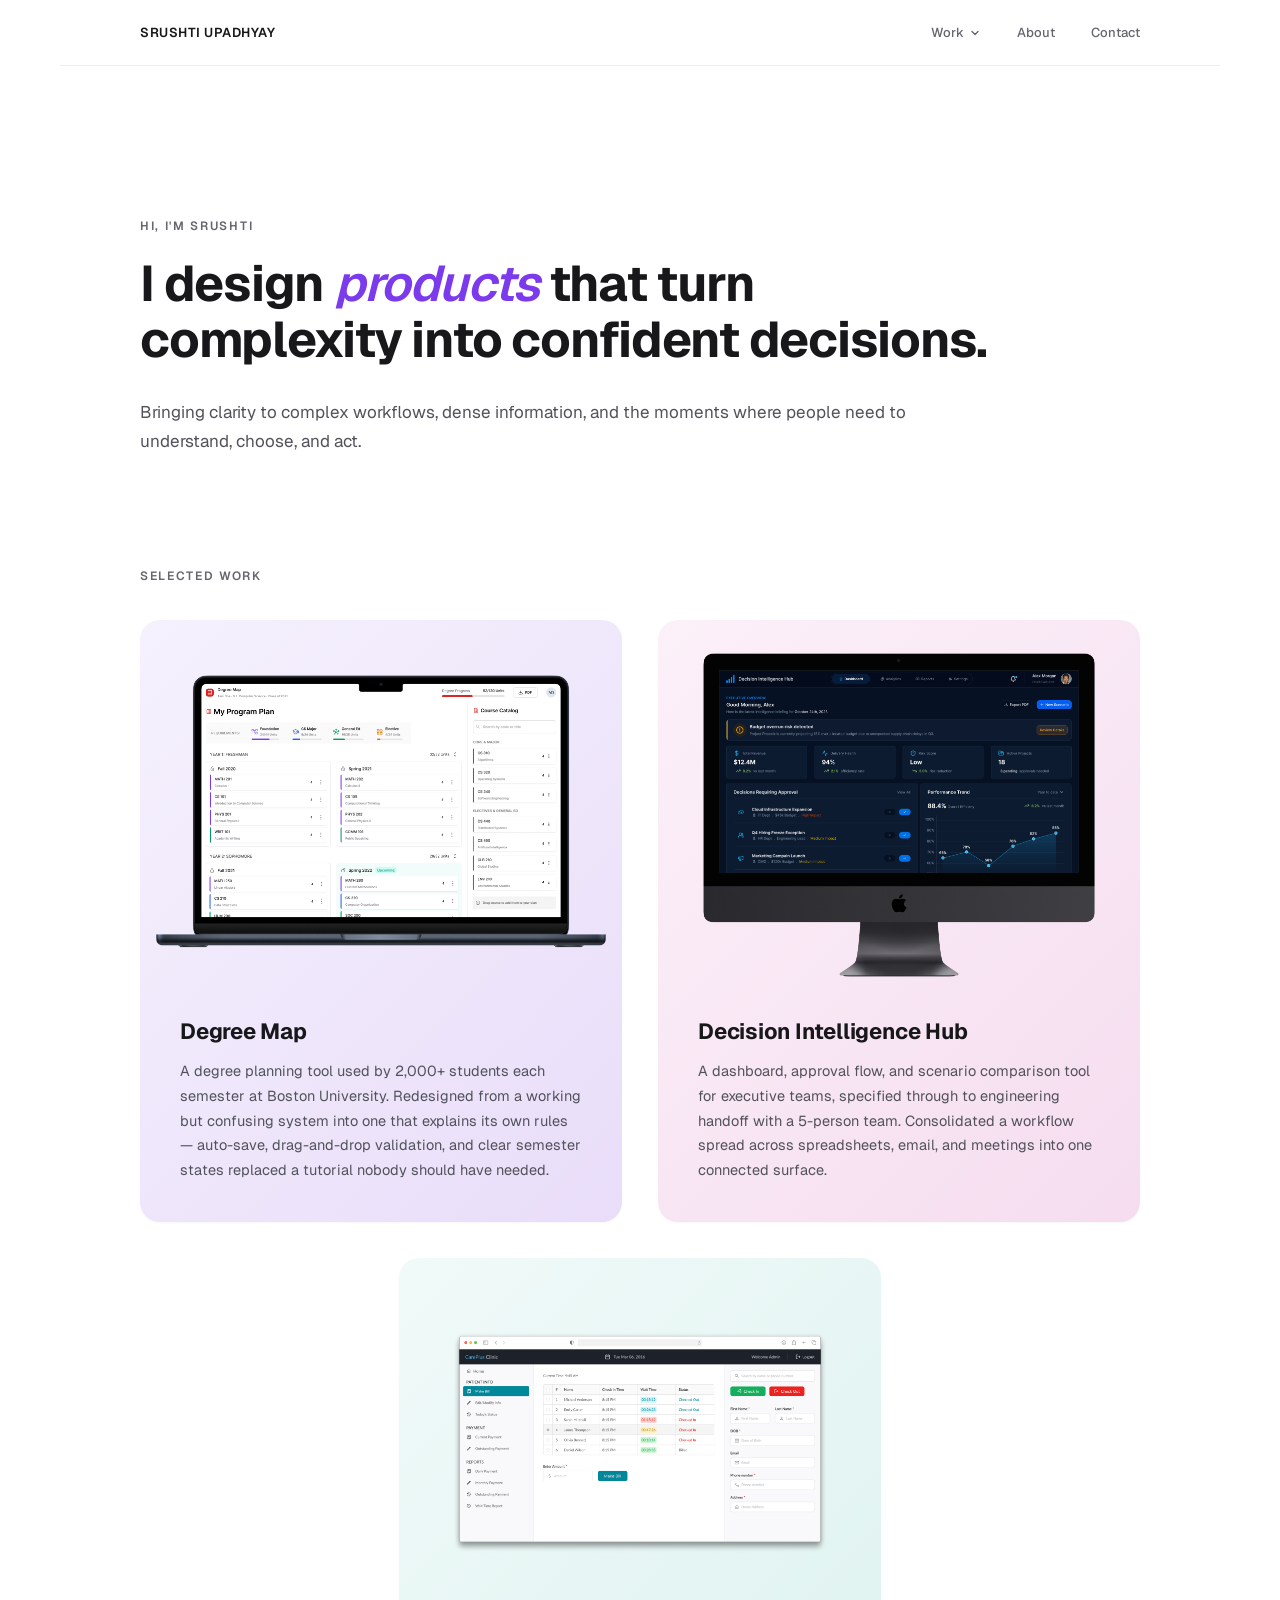
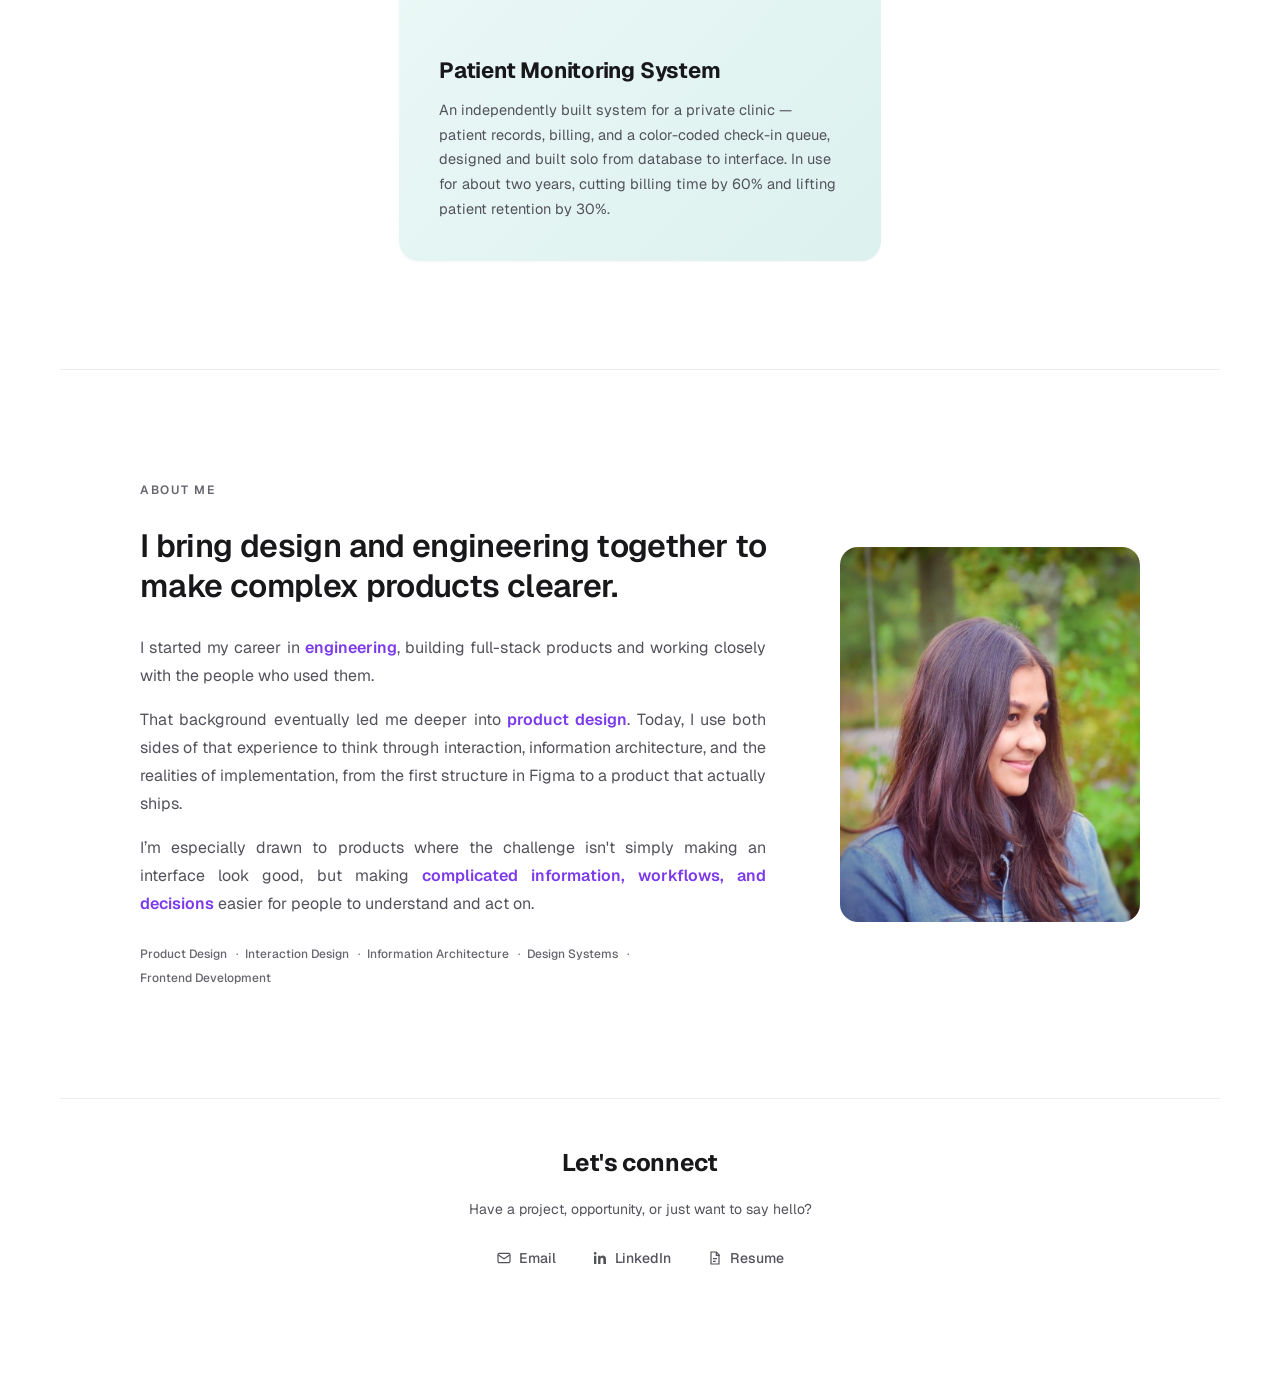
==== index.html @ 888e3ed8 "Update index.html" ====
<!DOCTYPE html>
<html lang="en">
<head>
<meta charset="UTF-8" />
<meta name="viewport" content="width=device-width, initial-scale=1.0" />
<title>Srushti Upadhyay — Product Designer</title>
<link rel="icon" type="image/png" sizes="32x32" href="favicon.png">
<link rel="preconnect" href="https://fonts.googleapis.com">
<link rel="preconnect" href="https://fonts.gstatic.com" crossorigin>
<link href="https://fonts.googleapis.com/css2?family=Geist:wght@400;500;600;700;800&display=swap" rel="stylesheet">
<link rel="stylesheet" href="portfolio-common.css">
<style>
  .about-section {
    display: grid;
    grid-template-columns: minmax(0, 1.35fr) minmax(260px, 0.65fr);
    gap: 72px;
    align-items: center;
    padding: 112px 80px;
    border-top: 1px solid var(--line-soft);
  }

  .about-content {
    text-align: justify;
    max-width: 720px;
  }

  .about-label {
    font-size: 12px;
    font-weight: 600;
    letter-spacing: 0.14em;
    color: var(--muted);
    text-transform: uppercase;
    margin-bottom: 28px;
  }

  .about-title {
    font-size: 32px;
    line-height: 1.25;
    letter-spacing: -0.02em;
    font-weight: 600;
    color: var(--ink);
    margin-bottom: 28px;
    max-width: 680px;
  }

  .about-copy {
    max-width: 680px;
  }

  .about-copy p {
    font-size: 16px;
    line-height: 1.75;
    color: var(--body);
    margin-bottom: 16px;
  }

  .about-copy p:last-child {
    margin-bottom: 0;
  }

  .about-meta {
    display: flex;
    flex-wrap: wrap;
    gap: 8px 18px;
    margin-top: 28px;
    font-size: 12px;
    font-weight: 500;
    color: var(--muted);
  }

  .about-meta span {
    position: relative;
  }

  .about-meta span:not(:last-child)::after {
    content: "·";
    position: absolute;
    right: -12px;
    color: var(--faint);
  }

  .about-image {
    display: flex;
    justify-content: flex-end;
  }

  .about-image-frame {
    width: min(100%, 300px);
    aspect-ratio: 4 / 5;
    border-radius: 18px;
    overflow: hidden;
    background: #f5f5f3;
  }

  .about-image-frame img {
    width: 100%;
    height: 100%;
    object-fit: cover;
    display: block;
  }

  .accent {
    font-weight: 600;
  color: #7c3aed;
}

  .work-grid {
    display: grid;
    grid-template-columns: 1fr 1fr;
    gap: 36px;
  }

  .work-card {
    display: flex;
    flex-direction: column;
    border-radius: 20px;
    overflow: hidden;
    text-decoration: none;
    transition: transform 0.35s ease, box-shadow 0.35s ease;
    box-shadow: 0 1px 2px rgba(24,24,27,0.04);
  }

  .work-card:hover {
    transform: translateY(-4px);
    box-shadow: 0 20px 48px -16px rgba(24,24,27,0.16);
  }

  .work-card.violet { background: linear-gradient(135deg,#f5f1fd,#e9ddf9); }
  .work-card.plum { background: linear-gradient(135deg,#fcf0f9,#f5ddef); }
  .work-card.teal { background: linear-gradient(135deg,#f0faf9,#dcf1ee); }

  .work-card-img { aspect-ratio: 4 / 3; overflow: hidden; }

  .work-card-img img {
    width: 100%;
    height: 100%;
    object-fit: cover;
    display: block;
    transition: transform 0.45s ease;
  }

  .work-card:hover .work-card-img img { transform: scale(1.03); }

  .work-card-img .placeholder {
    width: 100%;
    height: 100%;
    display: flex;
    align-items: center;
    justify-content: center;
    font-size: 13px;
    font-style: italic;
    background: rgba(255,255,255,0.5);
  }

  .work-card.violet .placeholder { color: #6b4eb0; }
  .work-card.plum .placeholder { color: #9b3f83; }
  .work-card.teal .placeholder { color: #0f766e; }

  .work-card-text { padding: 36px 40px 40px; }

  .work-card-title {
    font-size: 22px;
    font-weight: 700;
    letter-spacing: -0.01em;
    margin-bottom: 14px;
    color: var(--ink);
  }

  .work-card-desc {
    font-size: 14.5px;
    line-height: 1.7;
    color: var(--body);
  }

  .work-card-solo-wrap {
    max-width: calc(50% - 18px);
    margin: 36px auto 0;
  }

  @media (max-width: 800px) {
    .work-grid {
      grid-template-columns: 1fr;
      gap: 28px;
    }
    .work-card-solo-wrap { max-width: none; margin-top: 28px; }
  }

  @media (max-width: 800px) {
    .about-section {
      grid-template-columns: 1fr;
      gap: 40px;
      padding: 80px 24px;
    }

    .about-title {
      font-size: 28px;
    }

    .about-copy p {
      font-size: 15px;
    }

    .about-image {
      justify-content: flex-start;
    }

    .about-image-frame {
      width: min(100%, 260px);
    }
  }
</style>

</head>
<script>
  document.addEventListener('DOMContentLoaded', function () {
  
    const emailButton = document.querySelector('.connect-email');
  
    if (!emailButton) return;
  
    emailButton.addEventListener('click', function () {
  
      const email = 'srushtiupadhyay@gmail.com';
  
      navigator.clipboard.writeText(email)
        .then(function () {
  
          emailButton.classList.add('copied');
  
          setTimeout(function () {
            emailButton.classList.remove('copied');
          }, 2000);
  
        })
        .catch(function () {
  
          // Fallback for browsers that block Clipboard API
          const input = document.createElement('input');
  
          input.value = email;
          input.style.position = 'fixed';
          input.style.opacity = '0';
  
          document.body.appendChild(input);
  
          input.focus();
          input.select();
  
          try {
            document.execCommand('copy');
            emailButton.classList.add('copied');
  
            setTimeout(function () {
              emailButton.classList.remove('copied');
            }, 2000);
  
          } catch (error) {
            console.error('Could not copy email:', error);
          }
  
          document.body.removeChild(input);
        });
  
    });
  
  });
  </script>
<body class="home">

<div class="page">

  <div class="nav-wrap">
    <nav class="nav" aria-label="Primary navigation">
      <div class="nav-name"><a href="index.html">SRUSHTI UPADHYAY</a></div>
      <div class="nav-links">
        <div class="nav-dropdown">
          <a class="nav-link" aria-haspopup="true">
            Work
            <svg class="nav-chevron" viewBox="0 0 12 12" fill="none" aria-hidden="true">
              <path d="M3 4.5L6 7.5L9 4.5" stroke="currentColor" stroke-width="1.4" stroke-linecap="round" stroke-linejoin="round"/>
            </svg>
          </a>
          <div class="nav-dropdown-menu">
            <a class="nav-dropdown-item" href="degree-map.html">
              Degree Map
              
            </a>
            <a class="nav-dropdown-item" href="decision-hub.html">
              Decision Intelligence Hub
             
            </a>
            <a class="nav-dropdown-item" href="patient-monitoring.html">
              Patient Monitoring
            </a>
          </div>
        </div>
        <a class="nav-link" href="index.html#about">About</a>
        <a class="nav-link" href="index.html#connect">Contact</a>
      </div>
    </nav>
  </div>

  <div class="hero">
    <div class="hero-hi">Hi, I'm Srushti </div>
    <h1 class="hero-title">I design <span class="accent" style="font-style: italic;">products</span> that turn complexity into confident decisions.</h1>
    <div class="hero-body">Bringing clarity to complex workflows, dense information, and the moments where people need to understand, choose, and act.</div>
  </div>

  <div class="sec" id="work">
    <div class="sec-label">Selected Work</div>
    <div class="work-grid">

      <a class="work-card violet" href="degree-map.html">
        <div class="work-card-img"><img src="degreemap-mockup.png" alt="Degree Map interface" onerror="this.parentElement.innerHTML='<div class=\'placeholder\'>Degree Map</div>'" /></div>
        <div class="work-card-text">
          <div class="work-card-title">Degree Map</div>
          <div class="work-card-desc">A degree planning tool used by 2,000+ students each semester at Boston University. Redesigned from a working but confusing system into one that explains its own rules — auto-save, drag-and-drop validation, and clear semester states replaced a tutorial nobody should have needed.</div>
        </div>
      </a>

      <a class="work-card plum" href="decision-hub.html">
        <div class="work-card-img"><img src="decision-mockup.png" alt="Decision Intelligence Hub interface" onerror="this.parentElement.innerHTML='<div class=\'placeholder\'>Decision Intelligence Hub</div>'" /></div>
        <div class="work-card-text">
          <div class="work-card-title">Decision Intelligence Hub</div>
          <div class="work-card-desc">A dashboard, approval flow, and scenario comparison tool for executive teams, specified through to engineering handoff with a 5-person team. Consolidated a workflow spread across spreadsheets, email, and meetings into one connected surface.</div>
        </div>
      </a>

    </div>

    <div class="work-card-solo-wrap">
      <a class="work-card teal" href="patient-monitoring.html">
        <div class="work-card-img"><img src="patient-mockup.png" alt="Patient Monitoring System interface" onerror="this.parentElement.innerHTML='<div class=\'placeholder\'>Patient Monitoring</div>'" /></div>
        <div class="work-card-text">
          <div class="work-card-title">Patient Monitoring System</div>
          <div class="work-card-desc">An independently built system for a private clinic — patient records, billing, and a color-coded check-in queue, designed and built solo from database to interface. In use for about two years, cutting billing time by 60% and lifting patient retention by 30%.</div>
        </div>
      </a>
    </div>
  </div>

  <section class="about-section" id="about" aria-labelledby="about-title">
    <div class="about-content">
      <div class="about-label">About Me</div>
      <h2 class="about-title" id="about-title">I bring design and engineering together to make complex products clearer.</h2>
      <div class="about-copy">
        <p>
          I started my career in
          <span class="accent">engineering</span>, building full-stack products
          and working closely with the people who used them.
        </p>
  
        <p>
          That background eventually led me deeper into
          <span class="accent">product design</span>. Today, I use both sides
          of that experience to think through interaction, information
          architecture, and the realities of implementation, from the first
          structure in Figma to a product that actually ships.
        </p>
  
        <p>
          I’m especially drawn to products where the challenge isn't simply
          making an interface look good, but making
          <span class="accent">complicated information, workflows, and decisions</span>
          easier for people to understand and act on.
        </p>
      </div>
  
      <div class="about-meta" aria-label="Areas of experience">
        <span>Product Design</span>
        <span>Interaction Design</span>
        <span>Information Architecture</span>
        <span>Design Systems</span>
        <span>Frontend Development</span>
      </div>
    </div>

    <div class="about-image">
      <div class="about-image-frame">
        <img src="me.jpeg" alt="Portrait of Srushti Upadhyay">
      </div>
    </div>
  </section>

  <section class="connect" id="connect">
    <div class="connect-title">Let's connect</div>
  
    <div class="connect-copy">
      Have a project, opportunity, or just want to say hello?
    </div>
  
    <div class="connect-links">
  
      <button class="connect-link connect-email" type="button">
        <svg viewBox="0 0 24 24" fill="none" stroke="currentColor" stroke-width="1.8" aria-hidden="true">
          <rect x="3" y="5" width="18" height="14" rx="2"></rect>
          <path d="m3 7 9 6 9-6"></path>
        </svg>
        <span>Email</span>
        <span class="copy-tooltip" aria-live="polite"> srushtiupadhyay@gmail.com · Copied ✓</span>
      </button>
  
      <a class="connect-link"
         href="https://www.linkedin.com/in/srushti-upadhyay-86a2a3a2/"
         target="_blank"
         rel="noopener noreferrer">
        <svg viewBox="0 0 24 24" fill="currentColor">
          <path d="M6.5 8.5H3V21h3.5V8.5ZM4.75 3A2.05 2.05 0 1 0 4.75 7.1 2.05 2.05 0 0 0 4.75 3ZM21 13.8c0-3.76-2-5.5-4.67-5.5-2.15 0-3.11 1.18-3.65 2.01V8.5H9.18V21h3.5v-6.19c0-1.63.31-3.21 2.33-3.21 1.99 0 2.01 1.87 2.01 3.31V21H21v-7.2Z"/>
        </svg>
        <span>LinkedIn</span>
      </a>
  
      <a class="connect-link" href="cvdesign.pdf" target="_blank">
        <svg viewBox="0 0 24 24" fill="none" stroke="currentColor" stroke-width="1.8">
          <path d="M6 3h8l4 4v14H6z"></path>
          <path d="M14 3v5h5"></path>
          <path d="M9 13h6M9 17h4"></path>
        </svg>
        <span>Resume</span>
      </a>
  
    </div>
  </section>

</div>

</body>
</html>
---- portfolio-common.css ----
:root {
    --ink: #09090b;
    --body: #52525b;
    --muted: #71717a;
    --faint: #a1a1aa;
    --line: #e4e4e7;
    --line-soft: rgba(9,9,11,0.06);
    --paper: #fff;
    --violet: #7c3aed;
    --plum: #86198f;
    --ease: cubic-bezier(0.16, 1, 0.3, 1);
  }

  * {
    box-sizing: border-box;
    margin: 0;
    padding: 0
  }

  html { scroll-behavior: smooth }

  ::selection { background: #e4d6fa; color: #0a0a0a }

  :focus-visible {
    outline: 2px solid #7c3aed;
    outline-offset: 3px;
    border-radius: 2px
  }

  @media (prefers-reduced-motion: reduce) {
    *, *::before, *::after { animation-duration: 0.01ms !important; transition-duration: 0.01ms !important }
  }

  .page {
    font-family: 'Geist', system-ui, sans-serif;
    background: #fff;
    color: #0a0a0a;
    max-width: 1200px;
    margin: 0 auto;
    -webkit-font-smoothing: antialiased
  }

  /* ---------- nav ---------- */
  .nav-wrap {
    position: sticky;
    top: 0;
    z-index: 40;
    background: rgba(255,255,255,0.72);
    backdrop-filter: blur(10px) saturate(1.4);
    -webkit-backdrop-filter: blur(10px) saturate(1.4);
    border-bottom: 1px solid var(--line-soft)
  }

  .nav {
    max-width: 1160px;
    margin: 0 auto;
    display: flex;
    align-items: center;
    justify-content: space-between;
    padding: 20px 80px
  }

  .nav-name {
    font-size: 13px;
    font-weight: 600;
    letter-spacing: 0.04em
  }

  .nav-links {
    display: flex;
    gap: 36px
  }

  .nav-link {
    position: relative;
    font-size: 13px;
    color: var(--muted);
    font-weight: 500;
    padding: 4px 0;
    transition: color 0.25s var(--ease)
  }

  .nav-link::after {
    content: "";
    position: absolute;
    left: 0;
    bottom: -2px;
    width: 100%;
    height: 1px;
    background: var(--ink);
    transform: scaleX(0);
    transform-origin: right;
    transition: transform 0.3s var(--ease)
  }

  .nav-link:hover { color: var(--ink) }
  .nav-link:hover::after { transform: scaleX(1); transform-origin: left }


  .px {
    padding-left: 80px;
    padding-right: 80px
  }

  .hero {
    padding: 56px 80px 48px;
    background: #faf9ff
  }

  .hero-eyebrow {
    font-size: 11px;
    font-weight: 700;
    letter-spacing: 0.12em;
    color: #7c3aed;
    text-transform: uppercase;
    margin-bottom: 14px
  }

  .hero-title {
    font-size: 42px;
    font-weight: 700;
    letter-spacing: -0.02em;
    line-height: 1.12;
    color: #0a0a0a;
    margin-bottom: 16px;
    max-width: 760px
  }

  .hero-sub {
    font-size: 15px;
    color: #52525b;
    line-height: 1.65;
    max-width: 560px;
    margin-bottom: 32px
  }

  .hero-meta {
    display: flex;
    border: 0.5px solid #e0d8f0;
    border-radius: 12px;
    overflow: hidden;
    background: #fff;
    width: fit-content;
    margin-bottom: 36px
  }

  .hmi {
    padding: 12px 24px;
    border-right: 0.5px solid #e0d8f0
  }

  .hmi:last-child {
    border-right: none
  }

  .hml {
    font-size: 10px;
    font-weight: 700;
    letter-spacing: 0.08em;
    color: #71717a;
    text-transform: uppercase;
    margin-bottom: 3px
  }

  .hmv {
    font-size: 13px;
    font-weight: 600;
    color: #0a0a0a
  }

  .hero-img {
    width: 100%;
    border-radius: 16px;
    border: 0.5px solid #e0d8f0;
    overflow: hidden
  }

  .hero-img img {
    width: 100%;
    height: auto;
    display: block
  }

  .sec {
    padding: 56px 80px;
    border-top: 0.5px solid #f0f0ee
  }

  .sec-bg {
    background: #fafaf9
  }

  .sec-purple {
    background: #faf9ff
  }

  .eyebrow {
    font-size: 10px;
    font-weight: 700;
    letter-spacing: 0.1em;
    color: #71717a;
    text-transform: uppercase;
    margin-bottom: 8px
  }

  .eyebrow-purple {
    color: #7c3aed
  }

  .sec-title {
    font-size: 24px;
    font-weight: 700;
    color: #0a0a0a;
    margin-bottom: 16px;
    line-height: 1.25
  }

  .body {
    font-size: 15px;
    color: #52525b;
    line-height: 1.75;
    margin-bottom: 14px
  }

  .body:last-child {
    margin-bottom: 0
  }

  .pullquote {
    background: #f5f0ff;
    border-left: 3px solid #7c3aed;
    border-radius: 0 12px 12px 0;
    padding: 22px 28px;
    margin: 28px 0
  }

  .pullquote-text {
    font-size: 16px;
    color: #3d1a78;
    line-height: 1.7;
    font-style: italic
  }

  .split {
    display: grid;
    grid-template-columns: 1fr 1fr;
    gap: 56px;
    align-items: start
  }

  .split.rev {
    direction: rtl
  }

  .split.rev>* {
    direction: ltr
  }

  .real-img {
    width: 100%;
    border-radius: 14px;
    overflow: hidden;
    border: 0.5px solid #e8e8e6
  }

  .real-img img {
    width: 100%;
    height: auto;
    display: block
  }

  .decision-visual {
    display: flex;
    align-items: center;
    justify-content: center;
  }

  .decision-visual img {
    display: block;
    max-width: 100%;
    height: auto;
  }

  .decision-visual--chart img {
    width: 100%;
  }

  .img-box {
    width: 100%;
    border-radius: 14px;
    background: #f5f5f3;
    border: 0.5px solid #e8e8e6;
    display: flex;
    align-items: center;
    justify-content: center
  }

  .ilab {
    font-size: 11px;
    color: #bbb;
    font-style: italic;
    text-align: center;
    padding: 12px 16px;
    line-height: 1.6
  }

  .h400 {
    height: 400px
  }

  .h360 {
    height: 360px
  }

  .h300 {
    height: 300px
  }

  .h260 {
    height: 260px
  }

  .h220 {
    height: 220px
  }

  .h180 {
    height: 180px
  }

  .h160 {
    height: 160px
  }

  .h150 {
    height: 150px
  }

  .h140 {
    height: 140px
  }

  .img-caption {
    font-size: 12px;
    color: #71717a;
    text-align: center;
    margin-top: 10px;
    font-style: italic
  }

  .skills-grid {
    display: grid;
    grid-template-columns: 1fr 1fr;
    gap: 14px;
    margin-top: 28px
  }

  .skill-card {
    background: #fff;
    border-radius: 14px;
    padding: 22px;
    border: 0.5px solid #e8e8e6
  }

  /*.skill-icon{width:36px;height:36px;border-radius:10px;background:#0a0a0a;margin-bottom:14px}*/
  .skill-icon {
    width: 44px;
    height: 44px;
    border-radius: 12px;
    /* background: #E8F5FC;*/
    color: #7c3aed;
    display: flex;
    align-items: center;
    justify-content: center;
    margin-bottom: 18px;
  }

  .skill-icon svg {
    width: 24px;
    height: 24px;
  }

  .skill-title {
    font-size: 14px;
    font-weight: 700;
    color: #0a0a0a;
    margin-bottom: 6px
  }

  .skill-body {
    font-size: 13px;
    color: #71717a;
    line-height: 1.65
  }

  .two-col {
    display: grid;
    grid-template-columns: 1fr 1fr;
    gap: 14px
  }

  .three-col {
    display: grid;
    grid-template-columns: 1fr 1fr 1fr;
    gap: 12px
  }

  .feat-row {
    display: grid;
    grid-template-columns: 1fr 1fr;
    gap: 40px;
    align-items: start;
    padding: 40px 0;
    border-bottom: 0.5px solid #f0f0ee
  }

  .feat-row:last-child {
    border-bottom: none;
    padding-bottom: 0
  }

  .feat-row:first-child {
    padding-top: 0
  }

  .feat-row.flip {
    direction: rtl
  }

  .feat-row.flip>* {
    direction: ltr
  }

  .feat-eye {
    font-size: 10px;
    font-weight: 700;
    letter-spacing: 0.1em;
    color: #7c3aed;
    text-transform: uppercase;
    margin-bottom: 8px
  }

  .feat-title {
    font-size: 18px;
    font-weight: 700;
    color: #0a0a0a;
    margin-bottom: 12px;
    line-height: 1.3
  }

  .feat-body {
    font-size: 13px;
    color: #52525b;
    line-height: 1.75
  }

  .feat-img {
    width: 100%;
    border-radius: 12px;
    background: #f5f5f3;
    border: 0.5px solid #e8e8e6;
    display: flex;
    align-items: center;
    justify-content: center
  }

  .impact-cards {
    display: grid;
    grid-template-columns: 1fr 1fr 1fr;
    gap: 16px;
    margin: 28px 0
  }

  .impact-card {
    background: #fafaf9;
    border-radius: 14px;
    padding: 22px;
    border: 0.5px solid #e8e8e6
  }

  .impact-icon {
    width: 32px;
    height: 32px;
    border-radius: 8px;
    background: #0a0a0a;
    margin-bottom: 14px
  }

  .impact-title {
    font-size: 13px;
    font-weight: 700;
    color: #0a0a0a;
    margin-bottom: 6px
  }

  .impact-body {
    font-size: 12px;
    color: #71717a;
    line-height: 1.6
  }

  .footer {
    padding: 36px 80px;
    border-top: 0.5px solid #e8e8e6;
    display: flex;
    justify-content: space-between;
    align-items: center
  }

  .footer-left {
    font-size: 13px;
    font-weight: 600
  }

  .footer-right {
    display: flex;
    gap: 24px
  }

  .footer-link {
    font-size: 13px;
    color: #71717a
  }

  .mt16 {
    margin-top: 16px
  }

  .mt24 {
    margin-top: 24px
  }

  .mt28 {
    margin-top: 28px
  }

  .mt40 {
    margin-top: 40px
  }

  .impact-section {
    padding: 96px 0;
  }

  .impact-intro {
    max-width: 760px;
    margin-bottom: 64px;
  }

  .impact-intro h2 {
    font-size: 36px;
    line-height: 1.2;
    font-weight: 600;
    margin: 0 0 20px;
    color: #111111;
  }

  .impact-intro p {
    font-size: 18px;
    line-height: 1.7;
    color: #52525b;
    margin: 0;
  }

  .impact-metrics {
    display: grid;
    grid-template-columns: repeat(3, 1fr);
    border-top: 1px solid #E5E7EB;
    border-bottom: 1px solid #E5E7EB;
  }

  .impact-metric {
    padding: 40px 36px;
    border-right: 1px solid #E5E7EB;
  }

  .impact-metric:last-child {
    border-right: none;
  }

  .impact-number {
    font-size: 32px;
    line-height: 1;
    font-weight: 600;
    letter-spacing: -0.03em;
    color: #7c3aed;
    margin-bottom: 20px;
  }

  .impact-metric-title {
    font-size: 14px;
    line-height: 1.4;
    font-weight: 600;
    color: #111111;
    margin-bottom: 12px;
  }

  .impact-metric-body {
    font-size: 13px;
    line-height: 1.7;
    color: #52525b;
    max-width: 300px;
  }

  @media (max-width: 800px) {
    .impact-section {
      padding: 64px 0;
    }

    .impact-intro h2 {
      font-size: 30px;
    }

    .impact-metrics {
      grid-template-columns: 1fr;
    }

    .impact-metric {
      border-right: none;
      border-bottom: 1px solid #E5E7EB;
    }

    .impact-metric:last-child {
      border-bottom: none;
    }
  }

  /* GOAL CARDS */
  .goal-grid {
    display: grid;
    grid-template-columns: 1fr 1fr;
    gap: 14px;
    margin-top: 28px
  }

  .goal-card {
    background: #fff;
    border-radius: 12px;
    padding: 20px 22px;
    border: 0.5px solid #e8e8e6;
    display: flex;
    gap: 14px;
    align-items: flex-start
  }

  .goal-num {
    font-size: 11px;
    font-weight: 700;
    color: #7c3aed;
    background: #f0ebff;
    padding: 3px 8px;
    border-radius: 6px;
    flex-shrink: 0;
    margin-top: 2px;
    white-space: nowrap
  }

  .goal-title {
    font-size: 13px;
    font-weight: 700;
    color: #0a0a0a;
    margin-bottom: 3px
  }

  .goal-body {
    font-size: 12px;
    color: #71717a;
    line-height: 1.55
  }

  /* PRINCIPLE CARDS */
  .principle-grid {
    display: grid;
    grid-template-columns: 1fr 1fr;
    gap: 14px;
    margin-top: 28px
  }

  .principle-card {
    background: #fff;
    border-radius: 14px;
    padding: 22px;
    border: 0.5px solid #e8e8e6
  }

  .principle-title {
    font-size: 14px;
    font-weight: 700;
    color: #0a0a0a;
    margin-bottom: 6px
  }

  .principle-body {
    font-size: 13px;
    color: #71717a;
    line-height: 1.65
  }
.feat-col{
  margin-bottom: 50px;
}
  /* WORKFLOW DIAGRAM */
  .workflow-wrap {
    display: grid;
    grid-template-columns: 1fr 1fr;
    gap: 20px;
    margin-top: 28px
  }

  .workflow-card {
    border-radius: 14px;
    overflow: hidden;
    border: 0.5px solid #e8e8e6
  }

  .workflow-header {
    padding: 10px 18px;
    font-size: 11px;
    font-weight: 700;
    letter-spacing: 0.06em;
    text-transform: uppercase
  }

  .workflow-header.before {
    background: #fef2f2;
    color: #dc2626
  }

  .workflow-header.after {
    background: #f0ebff;
    color: #7c3aed
  }

  .workflow-body {
    padding: 20px 22px;
    background: #fff;
    display: flex;
    flex-direction: column;
    gap: 0
  }

  .wf-step {
    display: flex;
    flex-direction: column;
    align-items: flex-start
  }

  .wf-label {
    font-size: 13px;
    font-weight: 600;
    color: #0a0a0a;
    background: #f5f5f3;
    border: 0.5px solid #e8e8e6;
    border-radius: 8px;
    padding: 9px 16px;
    width: 100%;
    text-align: center
  }

  .wf-arrow {
    font-size: 16px;
    color: #ccc;
    text-align: center;
    width: 100%;
    padding: 4px 0;
    display: block
  }

  /* REFLECTION */
  .reflection-grid {
    display: grid;
    grid-template-columns: 1fr 1fr;
    gap: 16px;
    margin-top: 28px
  }

  .reflection-card {
    background: #fff;
    border-radius: 14px;
    padding: 22px;
    border: 0.5px solid #e8e8e6
  }

  .reflection-label {
    font-size: 10px;
    font-weight: 700;
    letter-spacing: 0.08em;
    text-transform: uppercase;
    color: #7c3aed;
    margin-bottom: 12px
  }

  .reflection-items {
    display: flex;
    flex-direction: column;
    gap: 8px
  }

  .reflection-item {
    font-size: 13px;
    color: #52525b;
    line-height: 1.6;
    display: flex;
    gap: 8px;
    align-items: flex-start
  }

  .r-dot {
    width: 5px;
    height: 5px;
    border-radius: 50%;
    background: #7c3aed;
    flex-shrink: 0;
    margin-top: 7px
  }

  .r-dot.improve {
    background: #d97706
  }


  .arch-flow {
    display: flex;
    align-items: center;
    justify-content: center;
    gap: 0;
    margin-top: 28px;
    padding: 32px;
    background: #fafaf9;
    border: 0.5px solid #e8e8e6;
    border-radius: 16px;
    overflow-x: auto;
  }

  .arch-node {
    position: relative;
    background: #ffffff;
    border: 1px solid #e4e4e1;
    border-radius: 12px;
    padding: 16px 20px;
    text-align: left;
    min-width: 130px;
  }

  .arch-number {
    font-size: 10px;
    font-weight: 700;
    letter-spacing: 0.08em;
    color: #7c3aed;
    margin-bottom: 8px;
  }

  .arch-node-label {
    font-size: 13px;
    font-weight: 700;
    color: #111111;
  }

  .arch-node-sub {
    font-size: 10px;
    line-height: 1.4;
    color: #71717a;
    margin-top: 4px;
  }

  .arch-arrow {
    font-size: 18px;
    color: #B8B8B5;
    padding: 0 10px;
    flex-shrink: 0;
  }

  .arch-node-final {
    border-color: #7c3aed;
    background: #F4FBFE;
  }

  .arch-node-final .arch-number {
    color: #7c3aed;
  }

  .arch-feedback {
    display: flex;
    align-items: center;
    gap: 16px;
    margin: 14px auto 0;
    max-width: 720px;
    padding: 14px 18px;
    border-left: 2px solid #7c3aed;
    background: #F8FAFB;
    border-radius: 0 8px 8px 0;
  }

  .arch-feedback-label {
    font-size: 9px;
    font-weight: 700;
    letter-spacing: 0.08em;
    color: #7c3aed;
    white-space: nowrap;
  }

  .arch-feedback-text {
    font-size: 11px;
    line-height: 1.5;
    color: #71717a;
  }

  @media (max-width: 900px) {
    .arch-flow {
      justify-content: flex-start;
    }

    .arch-feedback {
      flex-direction: column;
      align-items: flex-start;
    }
  }

  /* ARCH FLOW 
.arch-flow{display:flex;align-items:center;justify-content:center;gap:0;margin-top:28px;flex-wrap:wrap}
.arch-node{background:#fff;border:0.5px solid #e0d8f0;border-radius:12px;padding:14px 22px;text-align:center;min-width:120px}
.arch-node-label{font-size:12px;font-weight:700;color:#0a0a0a}
.arch-node-sub{font-size:10px;color:#71717a;margin-top:2px}
.arch-arrow{font-size:18px;color:#d4c5f9;padding:0 8px}
*/


/* =========================================================
   SHARED SITE SYSTEM
   ========================================================= */
:root {
  --ink: #18181b;
  --body: #52525b;
  --muted: #66666f;
  --faint: #8a8a93;
  --line: #e4e4e7;
  --line-soft: rgba(24,24,27,0.08);
  --paper: #fff;
  --violet: #7c3aed;
  --plum: #86198f;
  --ease: cubic-bezier(0.16, 1, 0.3, 1);
}

html { scroll-behavior: smooth; }
body { color: var(--ink); }
a { color: inherit; text-decoration: none; }

:focus-visible {
  outline: 2px solid var(--violet);
  outline-offset: 3px;
  border-radius: 3px;
}

/* Shared navigation */
.nav-wrap {
  position: sticky;
  top: 0;
  z-index: 40;
  background: rgba(255,255,255,0.78);
  backdrop-filter: blur(10px) saturate(1.4);
  -webkit-backdrop-filter: blur(10px) saturate(1.4);
  border-bottom: 1px solid var(--line-soft);
}

.nav {
  max-width: 1160px;
  margin: 0 auto;
  display: flex;
  align-items: center;
  justify-content: space-between;
  padding: 20px 80px;
}

.nav-name {
  font-size: 13px;
  font-weight: 600;
  letter-spacing: 0.04em;
}

.nav-links {
  display: flex;
  align-items: center;
  gap: 36px;
}

.nav-link {
  position: relative;
  display: inline-flex;
  align-items: center;
  gap: 5px;
  font-size: 13px;
  color: var(--muted);
  font-weight: 500;
  padding: 4px 0;
  transition: color 0.25s var(--ease);
}

.nav-link:hover,
.nav-link:focus-visible {
  color: var(--ink);
}

.nav-link::after {
  content: "";
  position: absolute;
  left: 0;
  bottom: -2px;
  width: 100%;
  height: 1px;
  background: var(--ink);
  transform: scaleX(0);
  transform-origin: right;
  transition: transform 0.3s var(--ease);
}

.nav-link:hover::after,
.nav-link:focus-visible::after {
  transform: scaleX(1);
  transform-origin: left;
}

.nav-dropdown {
  position: relative;
  display: flex;
  align-items: center;
}

.nav-dropdown > .nav-link {
  cursor: default;
}

.nav-chevron {
  width: 12px;
  height: 12px;
  transition: transform 0.25s var(--ease);
}

.nav-dropdown-menu {
  position: absolute;
  top: calc(100% + 12px);
  right: -12px;
  min-width: 230px;
  padding: 8px;
  background: rgba(255,255,255,0.96);
  border: 1px solid var(--line);
  border-radius: 12px;
  box-shadow: 0 16px 40px rgba(24,24,27,0.10);
  opacity: 0;
  visibility: hidden;
  transform: translateY(-5px);
  transition: opacity 180ms var(--ease), transform 180ms var(--ease), visibility 180ms;
}

.nav-dropdown:hover .nav-dropdown-menu,
.nav-dropdown:focus-within .nav-dropdown-menu {
  opacity: 1;
  visibility: visible;
  transform: translateY(0);
}

.nav-dropdown:hover .nav-chevron,
.nav-dropdown:focus-within .nav-chevron {
  transform: rotate(180deg);
}

.nav-dropdown-item {
  display: block;
  padding: 10px 12px;
  border-radius: 8px;
  color: var(--body);
  font-size: 13px;
  line-height: 1.35;
  transition: background 160ms ease, color 160ms ease;
}

.nav-dropdown-item:hover,
.nav-dropdown-item:focus-visible {
  background: #f7f5fb;
  color: var(--ink);
  outline: none;
}

.nav-dropdown-item small {
  display: block;
  margin-top: 3px;
  color: var(--muted);
  font-size: 11px;
}

/* Shared connect section */
.connect {
  padding: 48px 80px 112px;
  border-top: 1px solid var(--line-soft);
  text-align: center;
}

.connect-copy {
  max-width: 480px;
  margin: -8px auto 28px;
  font-size: 14px;
  line-height: 1.6;
  color: var(--body);
}

.connect-title {
  font-size: 24px;
  font-weight: 700;
  letter-spacing: -0.015em;
  margin-bottom: 28px;
}

.connect-links {
  display: flex;
  justify-content: center;
  gap: 36px;
}

.connect-link {
  position: relative;
  display: inline-flex;
  align-items: center;
  gap: 7px;
  font-size: 14px;
  font-weight: 500;
  color: var(--body);
  padding-bottom: 3px;
  transition: color 0.25s var(--ease);
}

.connect-link svg {
  width: 16px;
  height: 16px;
  flex-shrink: 0;
}

/* Email copy interaction */

.connect-email {
  border: 0;
  margin: 0;
  background: transparent;
  font-family: inherit;
  cursor: pointer;
}

.connect-email .copy-tooltip {
  position: absolute;
  left: 50%;
  bottom: calc(100% + 10px);
  transform: translateX(-50%) translateY(4px);

  padding: 7px 10px;
  border: 1px solid var(--line-soft);
  border-radius: 6px;

  background: #fafaf9;
  color: var(--body);
  font-size: 11px;
  font-weight: 500;
  line-height: 1;
  white-space: nowrap;

  box-shadow: 0 3px 10px rgba(24, 24, 27, 0.06);

  opacity: 0;
  visibility: hidden;
  pointer-events: none;

  transition:
    opacity 0.2s var(--ease),
    transform 0.2s var(--ease),
    visibility 0.2s;
}

.connect-email .copy-tooltip::after {
  content: "";
  position: absolute;
  left: 50%;
  bottom: -4px;

  width: 7px;
  height: 7px;

  background: #fafaf9;
  border-right: 1px solid var(--line-soft);
  border-bottom: 1px solid var(--line-soft);

  transform: translateX(-50%) rotate(45deg);
}

.connect-email.copied .copy-tooltip {
  opacity: 1;
  visibility: visible;
  transform: translateX(-50%) translateY(0);
}

.connect-link::after {
  content: "";
  position: absolute;
  left: 0;
  bottom: 0;
  width: 100%;
  height: 1px;
  background: var(--ink);
  transform: scaleX(0);
  transform-origin: right;
  transition: transform 0.3s var(--ease);
}

.connect-link:hover,
.connect-link:focus-visible { color: var(--ink); }

.connect-link:hover::after,
.connect-link:focus-visible::after {
  transform: scaleX(1);
  transform-origin: left;
}

/* Shared prev/next project treatment */
.next-project {
  display: flex;
  justify-content: space-between;
  align-items: center;
  padding: 28px 80px 60px;
}

.next-project a {
  display: inline-flex;
  align-items: center;
  gap: 10px;
  color: #666;
  font-size: 14px;
  transition: color 180ms ease;
}

.next-project a:hover { color: var(--violet); }

.next-arrow,
.prev-arrow {
  transition: transform 180ms ease;
}

.next-project a:hover .next-arrow {
  transform: translateX(4px);
}

.next-project a:hover .prev-arrow {
  transform: translateX(-4px);
}

.next-project a:focus-visible {
  outline: 2px solid var(--violet);
  outline-offset: 5px;
}

/* Accessible secondary text */
.ilab { color: #666; }
.skill-body,
.goal-body,
.principle-body,
.impact-body,
.arch-node-sub,
.arch-feedback-text,
.footer-link { color: #666; }

/* Home page */
body.home .page {
  max-width: 1160px;
}

.home .hero {
  padding: 148px 80px 112px;
  background: #fff;
  opacity: 0;
  animation: rise 0.8s var(--ease) 0.1s forwards;
}

.home .hero-hi {
  display: inline-block;
  font-size: 12px;
  font-weight: 600;
  letter-spacing: 0.14em;
  text-transform: uppercase;
  color: var(--muted);
  margin-bottom: 22px;
}

.home .hero-title {
  font-size: 50px;
  font-weight: 700;
  letter-spacing: -0.025em;
  line-height: 1.12;
  color: var(--ink);
  max-width: 860px;
  margin-bottom: 30px;
}

.home .hero-title .accent { color: var(--violet); }

.home .hero-body {
  font-size: 17px;
  color: var(--body);
  line-height: 1.7;
  max-width: 800px;
  font-weight: 400;
}

.home .sec {
  padding: 0 80px 108px;
  border-top: 0;
}

.home .sec-label {
  font-size: 12px;
  font-weight: 600;
  letter-spacing: 0.14em;
  color: var(--muted);
  text-transform: uppercase;
  margin-bottom: 36px;
}

.home .work-list {
  display: flex;
  flex-direction: column;
  gap: 24px;
}

.home .work-item {
  display: grid;
  grid-template-columns: 1fr 1fr;
  align-items: center;
  gap: 40px;
  border-radius: 24px;
  padding: 0 64px;
  min-height: 360px;
  overflow: hidden;
  position: relative;
  transition: transform 0.45s var(--ease), box-shadow 0.45s var(--ease);
  box-shadow: 0 1px 2px rgba(24,24,27,0.03);
}

.home .work-item:hover {
  transform: translateY(-3px);
  box-shadow: 0 24px 56px -16px rgba(24,24,27,0.16);
}

.home .work-item.violet { background: linear-gradient(135deg,#f5f1fd,#e9ddf9); }
.home .work-item.plum { background: linear-gradient(135deg,#fcf0f9,#f5ddef); }
.home .work-item.teal { background: linear-gradient(135deg,#f0faf9,#dcf1ee); }
.home .work-item.teal .placeholder { color: #0f766e; }

.home .work-img {
  aspect-ratio: 16/10;
  border-radius: 10px;
  overflow: hidden;
  align-self: center;
  justify-self: start;
  width: 100%;
  transition: transform 0.45s var(--ease);
}

.home .work-item:hover .work-img { transform: scale(1.015); }

.home .work-img img {
  width: 100%;
  height: 100%;
  object-fit: cover;
  display: block;
}

.home .work-img .placeholder {
  width: 100%;
  height: 100%;
  display: flex;
  align-items: center;
  justify-content: center;
  font-size: 13px;
  font-style: italic;
  background: rgba(255,255,255,0.5);
}

.home .work-item.violet .placeholder { color: #6b4eb0; }
.home .work-item.plum .placeholder { color: #9b3f83; }

.home .work-text {
  justify-self: end;
  text-align: left;
  max-width: 380px;
}

.home .work-title {
  font-size: 27px;
  font-weight: 700;
  letter-spacing: -0.015em;
  line-height: 1.25;
  margin-bottom: 12px;
  color: var(--ink);
}

.home .work-tag {
  font-size: 15px;
  font-weight: 400;
  line-height: 1.55;
  color: var(--ink);
}

@keyframes rise {
  from { opacity: 0; transform: translateY(14px); }
  to { opacity: 1; transform: translateY(0); }
}

/* Decision Hub theme */
.case-decision .hero { background: #fdf5fb; }
.case-decision .hero-eyebrow,
.case-decision .eyebrow-purple,
.case-decision .feat-eye,
.case-decision .reflection-label { color: var(--plum); }
.case-decision .hero-meta,
.case-decision .hmi,
.case-decision .hero-img { border-color: #f0d5ea; }
.case-decision .pullquote {
  background: #fbeaf6;
  border-left-color: var(--plum);
}
.case-decision .pullquote-text { color: #5b0f61; }
.case-decision .skill-icon { color: var(--plum); }
.case-decision .goal-num {
  color: var(--plum);
  background: #fbeaf6;
}
.case-decision .workflow-header.after {
  background: #fbeaf6;
  color: var(--plum);
}
.case-decision .arch-number,
.case-decision .arch-feedback-label,
.case-decision .arch-node-final .arch-number {
  color: var(--plum);
}
.case-decision .arch-node-final { border-color: var(--plum); }
.case-decision .arch-feedback { border-left-color: var(--plum); }
.case-decision .impact-number { color: var(--plum); }
.case-decision .r-dot { background: var(--plum); }
.case-decision .r-dot.improve { background: #d5a8de; }
.case-decision .sec-purple { background: #fdf5fb; }
.case-decision .next-project a:hover { color: var(--plum); }

/* Degree Map theme */
.case-degree .hero { background: #faf9ff; }
.case-degree .hero-eyebrow,
.case-degree .eyebrow-purple,
.case-degree .feat-eye,
.case-degree .reflection-label { color: var(--violet); }
.case-degree .skill-icon { color: var(--violet); }
.case-degree .r-dot.improve { background: #c4b1f5; }

/* Patient Monitoring theme */
:root { --teal: #0f766e; }
.case-patient .hero { background: #f0f9f8; }
.case-patient .hero-eyebrow,
.case-patient .eyebrow-purple,
.case-patient .feat-eye,
.case-patient .reflection-label { color: var(--teal); }
.case-patient .hero-meta,
.case-patient .hmi,
.case-patient .hero-img { border-color: #cfe8e5; }
.case-patient .pullquote {
  background: #eaf6f4;
  border-left-color: var(--teal);
}
.case-patient .pullquote-text { color: #0b4b46; }
.case-patient .skill-icon { color: var(--teal); }
.case-patient .goal-num {
  color: var(--teal);
  background: #e3f4f2;
}
.case-patient .workflow-header.after {
  background: #e3f4f2;
  color: var(--teal);
}
.case-patient .impact-number { color: var(--teal); }
.case-patient .r-dot { background: var(--teal); }
.case-patient .r-dot.improve { background: #7fc4bd; }
.case-patient .sec-purple { background:#f0f9f8; }
.case-patient .next-project a:hover { color: var(--teal); }
.case-patient .acc-icon { background: var(--teal); }
.case-patient .status-row { display: flex; gap: 12px; flex-wrap: wrap; margin: 24px 0; }
.case-patient .status-chip {
  display: flex; align-items: center; gap: 8px;
  padding: 8px 14px; border-radius: 999px;
  border: 0.5px solid #e8e8e6; font-size: 12.5px; font-weight: 600;
  color: #18181b; background: #fff;
}
.case-patient .status-dot { width: 9px; height: 9px; border-radius: 50%; }
.case-patient .status-dot.green { background: #16a34a; }
.case-patient .status-dot.yellow { background: #eab308; }
.case-patient .status-dot.red { background: #dc2626; }
.case-patient .status-dot.cyan { background: #0891b2; }

/* Mobile shared */
@media (max-width: 800px) {
  .nav { padding: 16px 24px; }
  .nav-links { gap: 20px; }
  .nav-dropdown-menu {
    right: -8px;
    min-width: 210px;
  }

  .home .hero { padding: 96px 24px 64px; }
  .home .hero-title { font-size: 36px; }
  .home .sec { padding: 0 24px 72px; }
  .home .work-list { gap: 40px; }
  .home .work-item {
    grid-template-columns: 1fr;
    padding: 44px 32px;
    text-align: center;
    gap: 24px;
  }
  .home .work-img {
    justify-self: center;
    max-width: 320px;
  }
  .home .work-item:hover .work-img { transform: none; }
  .home .work-text {
    justify-self: center;
    text-align: center;
    max-width: none;
  }

  .connect { padding: 40px 24px 72px; }
  .connect-links { flex-wrap: wrap; gap: 18px 28px; }

  /* Case-study pages: hero */
  .hero { padding: 40px 24px 32px; }
  .hero-title { font-size: 28px; max-width: 100%; }
  .hero-sub { font-size: 14.5px; max-width: 100%; }
  .hero-meta {
    display: flex;
    flex-wrap: wrap;
    width: 100%;
  }
  .hmi {
    border-right: none;
    border-bottom: 0.5px solid #e0d8f0;
    flex: 1 1 45%;
  }
  .case-decision .hmi,
  .case-patient .hmi { border-bottom-color: inherit; }

  /* Case-study pages: sections */
  .sec, .px { padding-left: 24px; padding-right: 24px; }
  .sec { padding-top: 44px; padding-bottom: 44px; }
  .sec-title { font-size: 20px; }
  .body, .pullquote-text { font-size: 14.5px; }

  /* Grids that must stack on mobile */
  .skills-grid,
  .goal-grid,
  .two-col,
  .three-col,
  .workflow-wrap,
  .reflection-grid,
  .feat-row,
  .split {
    grid-template-columns: 1fr !important;
    gap: 20px;
  }
  .feat-row { padding: 28px 0; }
  .feat-row.flip,
  .split.rev { direction: ltr; }
  .feat-row.flip > *,
  .split.rev > * { direction: ltr; }

  .status-row { gap: 8px; }
  .status-chip { font-size: 12px; padding: 7px 12px; }

  .next-project {
    padding: 24px 24px 48px;
    flex-wrap: wrap;
    gap: 16px;
  }
  .next-project a span:not(.next-arrow):not(.prev-arrow) {
    max-width: 140px;
  }
}


@media (prefers-reduced-motion: reduce) {
  .home .hero { animation: none; opacity: 1; }
  .nav-dropdown-menu,
  .next-project a,
  .next-arrow { transition: none; }
}


/* Decision Intelligence Hub-specific layout */
.case-decision .arch-flow {
  display:flex; align-items:center; justify-content:center; gap:0;
  margin-top:28px; padding:32px; background:#fafaf9;
  border:0.5px solid #e8e8e6; border-radius:16px; overflow-x:auto;
}
.case-decision .arch-node {
  position:relative; background:#fff; border:1px solid #e4e4e1;
  border-radius:12px; padding:16px 20px; text-align:left; min-width:130px;
}
.case-decision .arch-number {
  font-size:10px; font-weight:700; letter-spacing:.08em;
  margin-bottom:8px;
}
.case-decision .arch-node-label { font-size:13px; font-weight:700; color:var(--ink); }
.case-decision .arch-node-sub { font-size:10px; line-height:1.4; margin-top:4px; }
.case-decision .arch-arrow { font-size:18px; color:#888; padding:0 10px; flex-shrink:0; }
.case-decision .arch-feedback {
  display:flex; align-items:center; gap:16px; margin:14px auto 0;
  max-width:720px; padding:14px 18px; background:#F8FAFB;
  border-radius:0 8px 8px 0;
}
.case-decision .arch-feedback-label {
  font-size:9px; font-weight:700; letter-spacing:.08em; white-space:nowrap;
}
.case-decision .arch-feedback-text { font-size:11px; line-height:1.5; }

@media (max-width: 900px) {
  .case-decision .arch-flow { justify-content:flex-start; }
  .case-decision .arch-feedback { flex-direction:column; align-items:flex-start; }
}

/* Final text color normalization */
.page { color: #18181b; }
.hero-title, .sec-title, .feat-title, .skill-title, .goal-title,
.principle-title, .impact-title, .hmv, .impact-metric-title,
.wf-label, .arch-node-label, .connect-title, .work-title {
  color: #18181b;
}
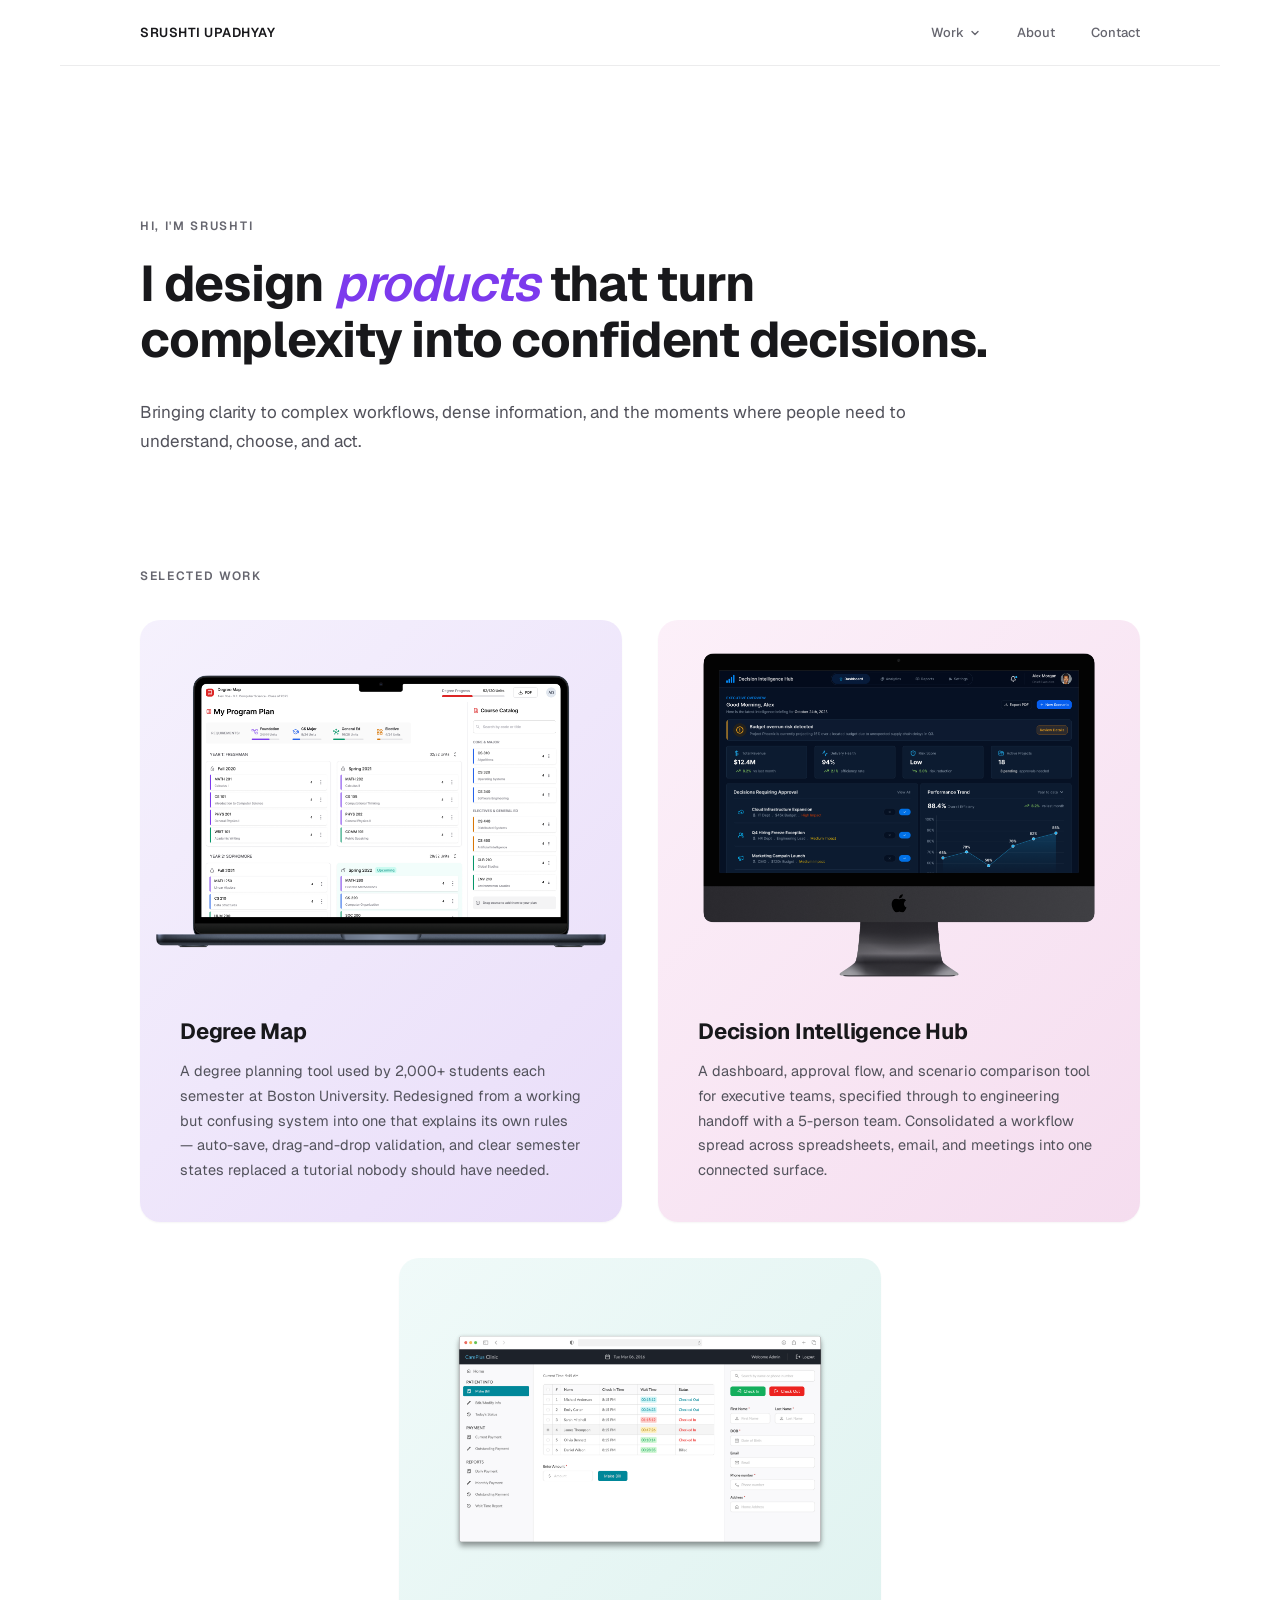
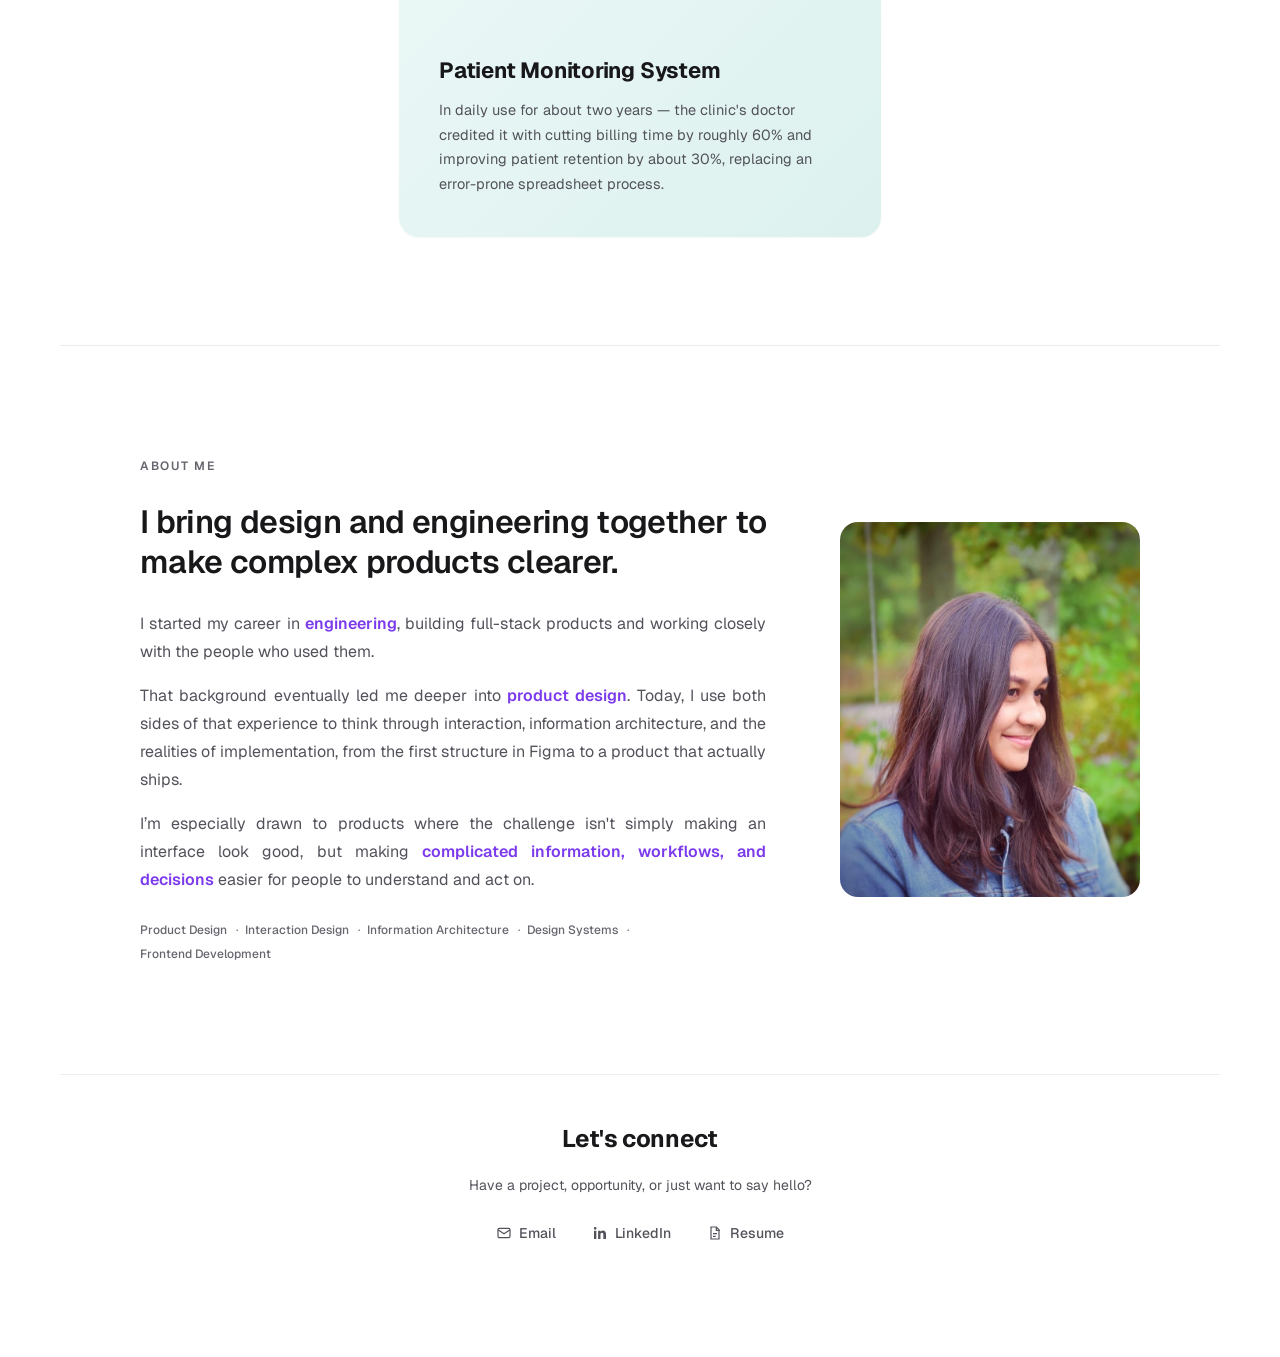
==== commit dafc8c1e: "Update index.html" ====
--- a/index.html
+++ b/index.html
@@ -333,7 +333,7 @@
         <div class="work-card-img"><img src="patient-mockup.png" alt="Patient Monitoring System interface" onerror="this.parentElement.innerHTML='<div class=\'placeholder\'>Patient Monitoring</div>'" /></div>
         <div class="work-card-text">
           <div class="work-card-title">Patient Monitoring System</div>
-          <div class="work-card-desc">An independently built system for a private clinic — patient records, billing, and a color-coded check-in queue, designed and built solo from database to interface. In use for about two years, cutting billing time by 60% and lifting patient retention by 30%.</div>
+          <div class="work-card-desc">In daily use for about two years — the clinic's doctor credited it with cutting billing time by roughly 60% and improving patient retention by about 30%, replacing an error-prone spreadsheet process.</div>
         </div>
       </a>
     </div>
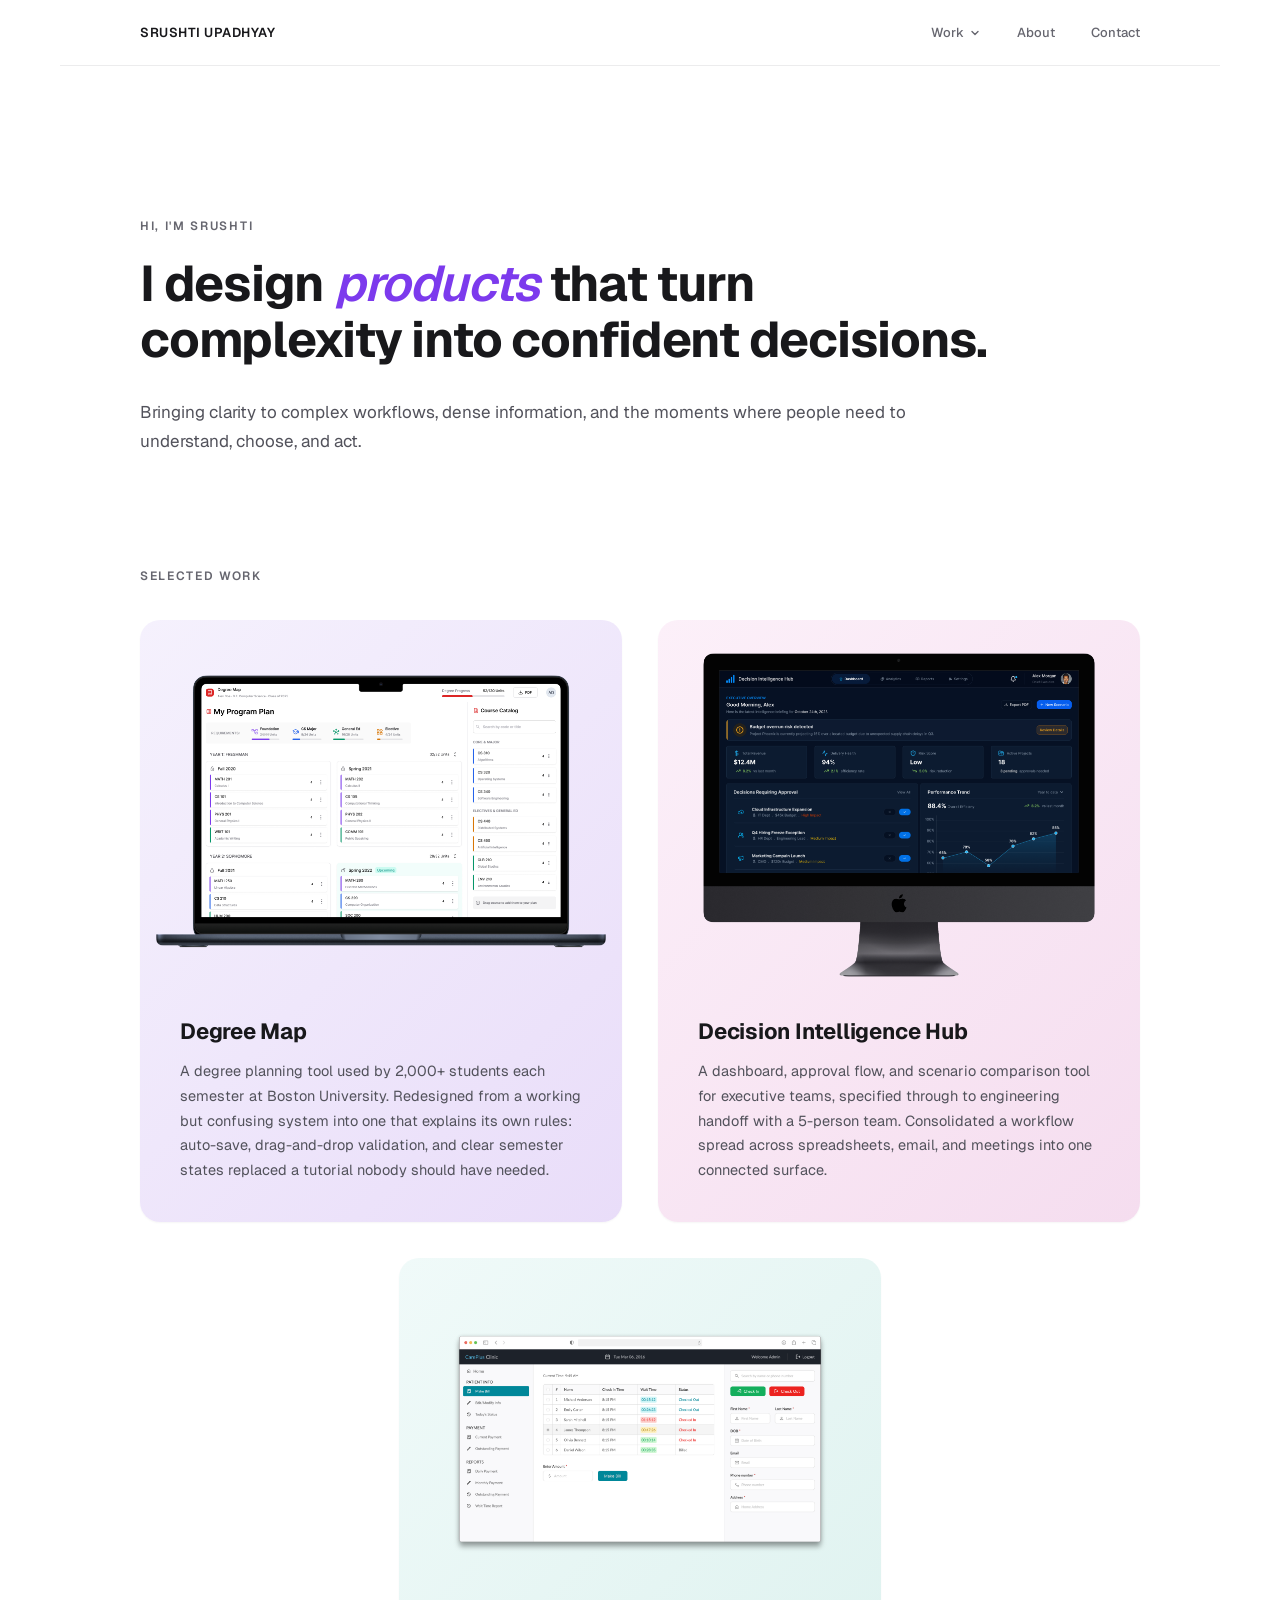
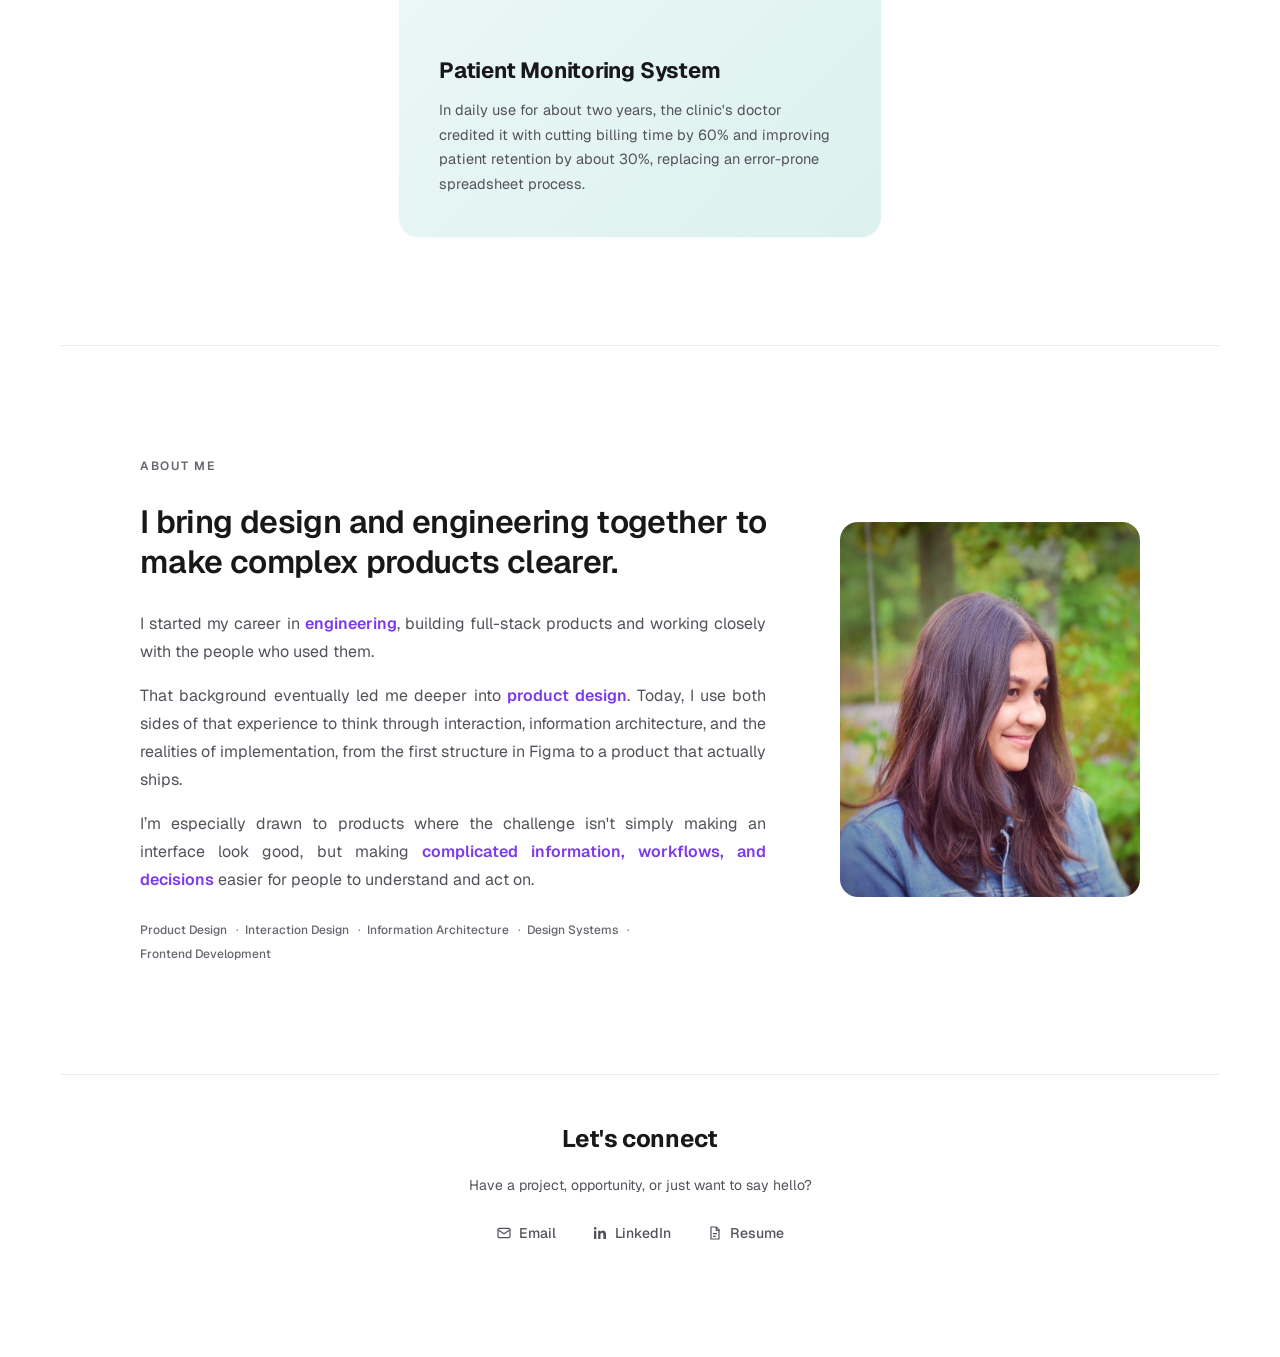
==== commit ece6628e: "Update index.html" ====
--- a/index.html
+++ b/index.html
@@ -314,7 +314,7 @@
         <div class="work-card-img"><img src="degreemap-mockup.png" alt="Degree Map interface" onerror="this.parentElement.innerHTML='<div class=\'placeholder\'>Degree Map</div>'" /></div>
         <div class="work-card-text">
           <div class="work-card-title">Degree Map</div>
-          <div class="work-card-desc">A degree planning tool used by 2,000+ students each semester at Boston University. Redesigned from a working but confusing system into one that explains its own rules — auto-save, drag-and-drop validation, and clear semester states replaced a tutorial nobody should have needed.</div>
+          <div class="work-card-desc">A degree planning tool used by 2,000+ students each semester at Boston University. Redesigned from a working but confusing system into one that explains its own rules: auto-save, drag-and-drop validation, and clear semester states replaced a tutorial nobody should have needed.</div>
         </div>
       </a>
 
@@ -333,7 +333,7 @@
         <div class="work-card-img"><img src="patient-mockup.png" alt="Patient Monitoring System interface" onerror="this.parentElement.innerHTML='<div class=\'placeholder\'>Patient Monitoring</div>'" /></div>
         <div class="work-card-text">
           <div class="work-card-title">Patient Monitoring System</div>
-          <div class="work-card-desc">In daily use for about two years — the clinic's doctor credited it with cutting billing time by roughly 60% and improving patient retention by about 30%, replacing an error-prone spreadsheet process.</div>
+          <div class="work-card-desc">In daily use for about two years, the clinic's doctor credited it with cutting billing time by 60% and improving patient retention by about 30%, replacing an error-prone spreadsheet process.</div>
         </div>
       </a>
     </div>
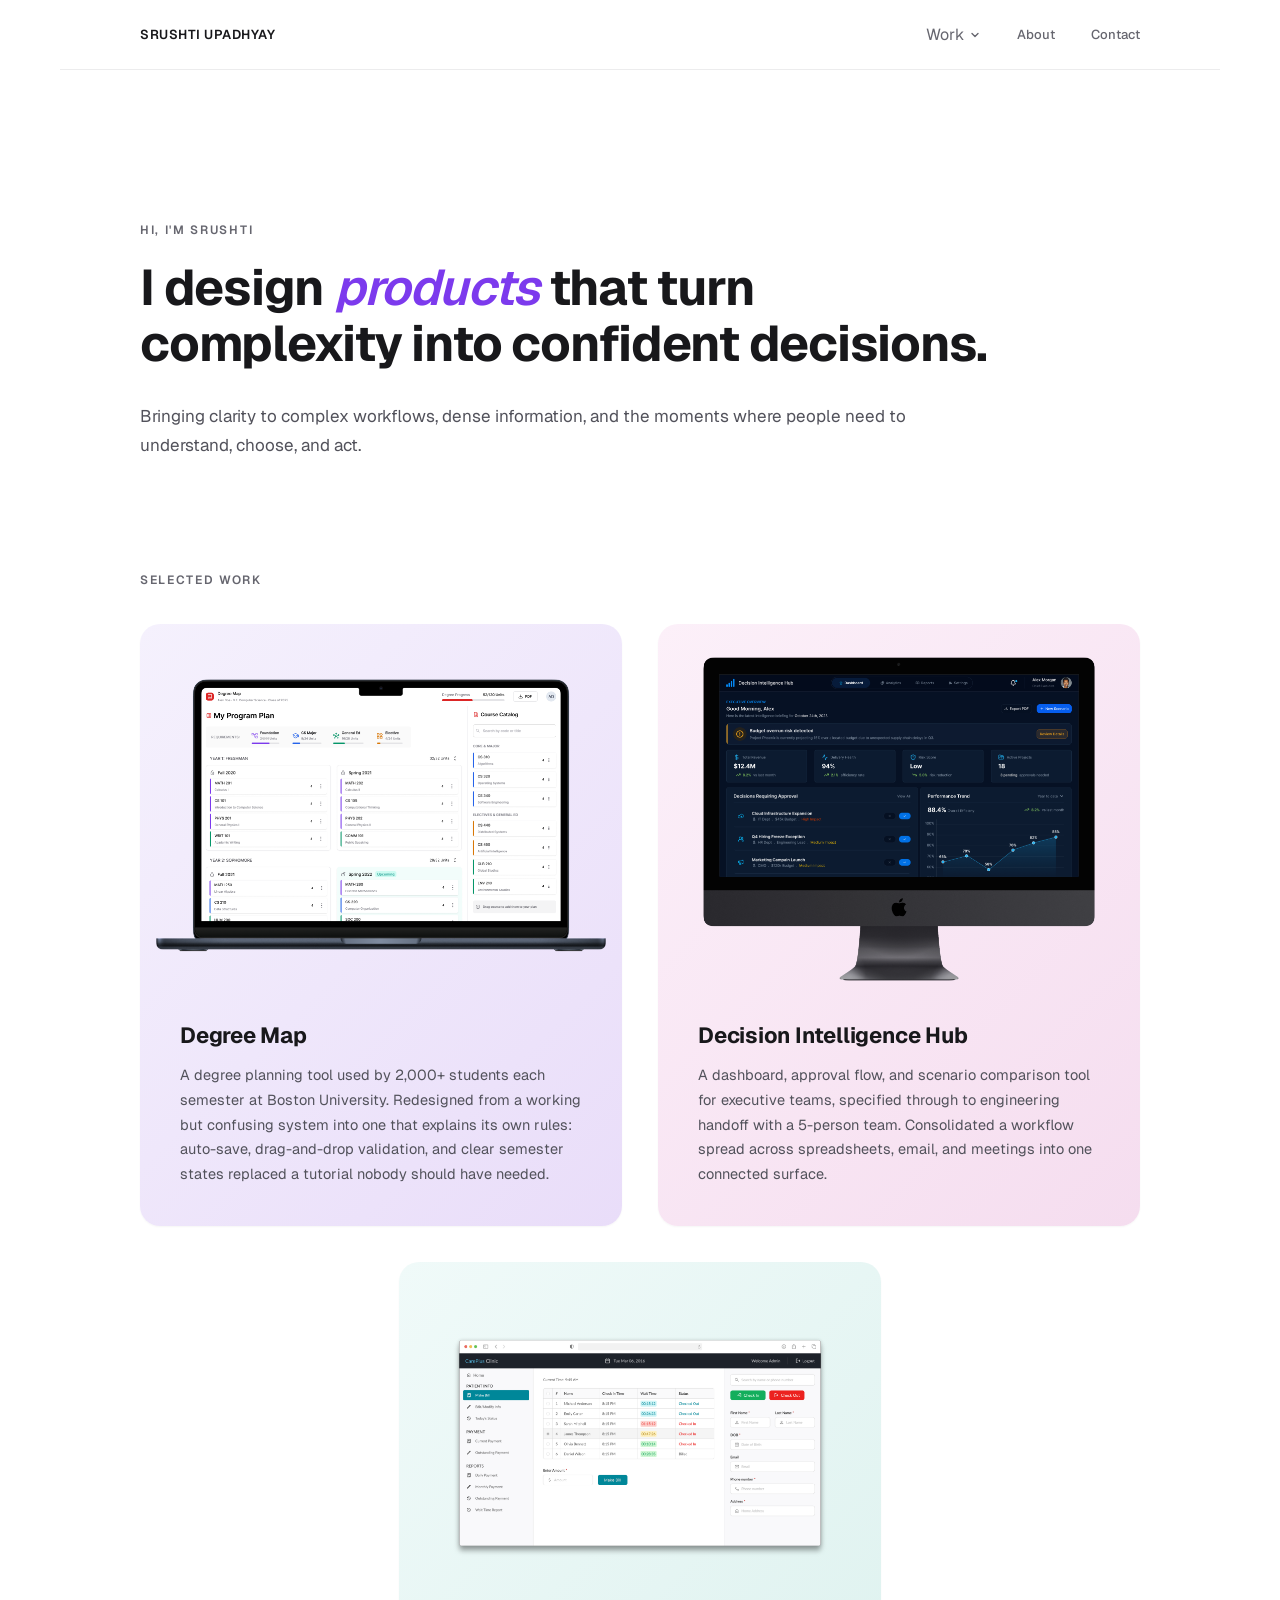
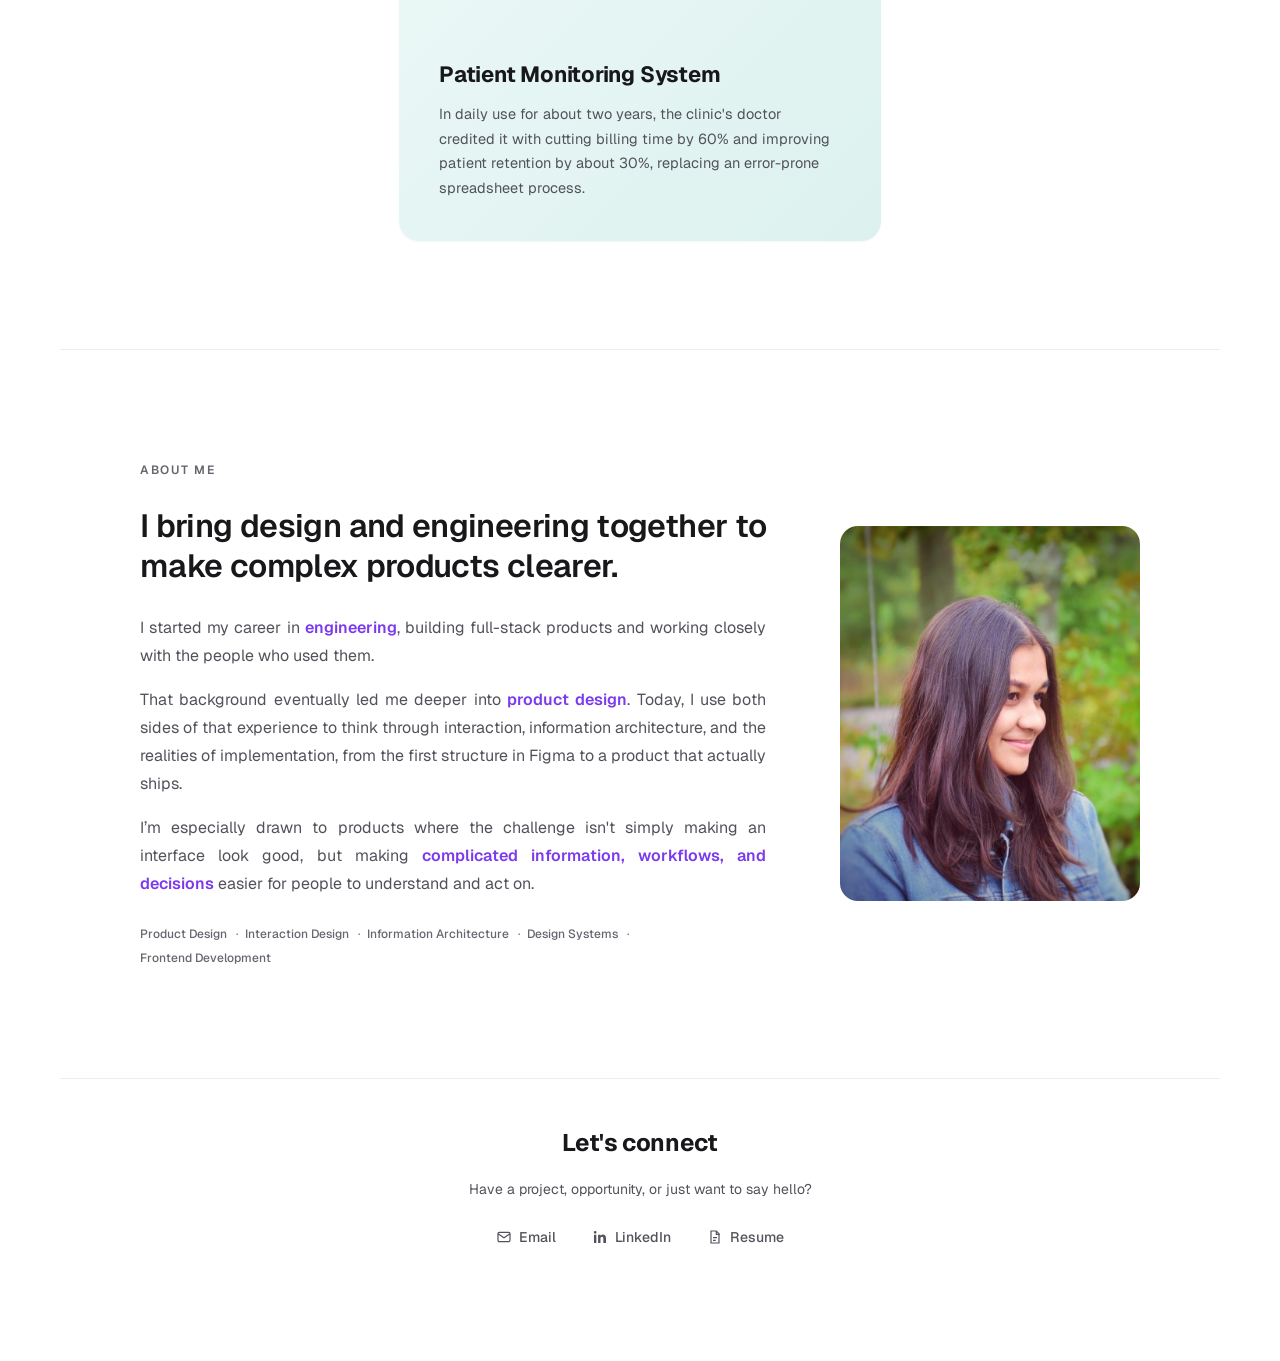
==== commit 9917316c: "Update index.html" ====
--- a/index.html
+++ b/index.html
@@ -264,6 +264,23 @@
     });
   
   });
+
+  document.querySelectorAll('.nav-dropdown').forEach((dropdown) => {
+  const toggle = dropdown.querySelector('.nav-link');
+
+  toggle.addEventListener('click', (e) => {
+    e.stopPropagation();
+    const isOpen = dropdown.classList.toggle('is-open');
+    toggle.setAttribute('aria-expanded', isOpen);
+  });
+});
+
+document.addEventListener('click', () => {
+  document.querySelectorAll('.nav-dropdown.is-open').forEach((d) => {
+    d.classList.remove('is-open');
+    d.querySelector('.nav-link').setAttribute('aria-expanded', 'false');
+  });
+});
   </script>
 <body class="home">
 
@@ -274,12 +291,12 @@
       <div class="nav-name"><a href="index.html">SRUSHTI UPADHYAY</a></div>
       <div class="nav-links">
         <div class="nav-dropdown">
-          <a class="nav-link" aria-haspopup="true">
-            Work
-            <svg class="nav-chevron" viewBox="0 0 12 12" fill="none" aria-hidden="true">
-              <path d="M3 4.5L6 7.5L9 4.5" stroke="currentColor" stroke-width="1.4" stroke-linecap="round" stroke-linejoin="round"/>
-            </svg>
-          </a>
+          <button class="nav-link" aria-haspopup="true" aria-expanded="false">
+    Work
+    <svg class="nav-chevron" viewBox="0 0 12 12" fill="none" aria-hidden="true">
+      <path d="M3 4.5L6 7.5L9 4.5" stroke="currentColor" stroke-width="1.4" stroke-linecap="round" stroke-linejoin="round"/>
+    </svg>
+  </button>
           <div class="nav-dropdown-menu">
             <a class="nav-dropdown-item" href="degree-map.html">
               Degree Map
--- a/portfolio-common.css
+++ b/portfolio-common.css
@@ -1027,6 +1027,18 @@
 
 .nav-dropdown > .nav-link {
   cursor: default;
+  background: none;
+  border: none;
+  font: inherit;  
+}
+
+.nav-dropdown.is-open .nav-dropdown-menu {
+  opacity: 1;
+  visibility: visible;
+  transform: translateY(0);
+}
+.nav-dropdown.is-open .nav-chevron {
+  transform: rotate(180deg);
 }
 
 .nav-chevron {
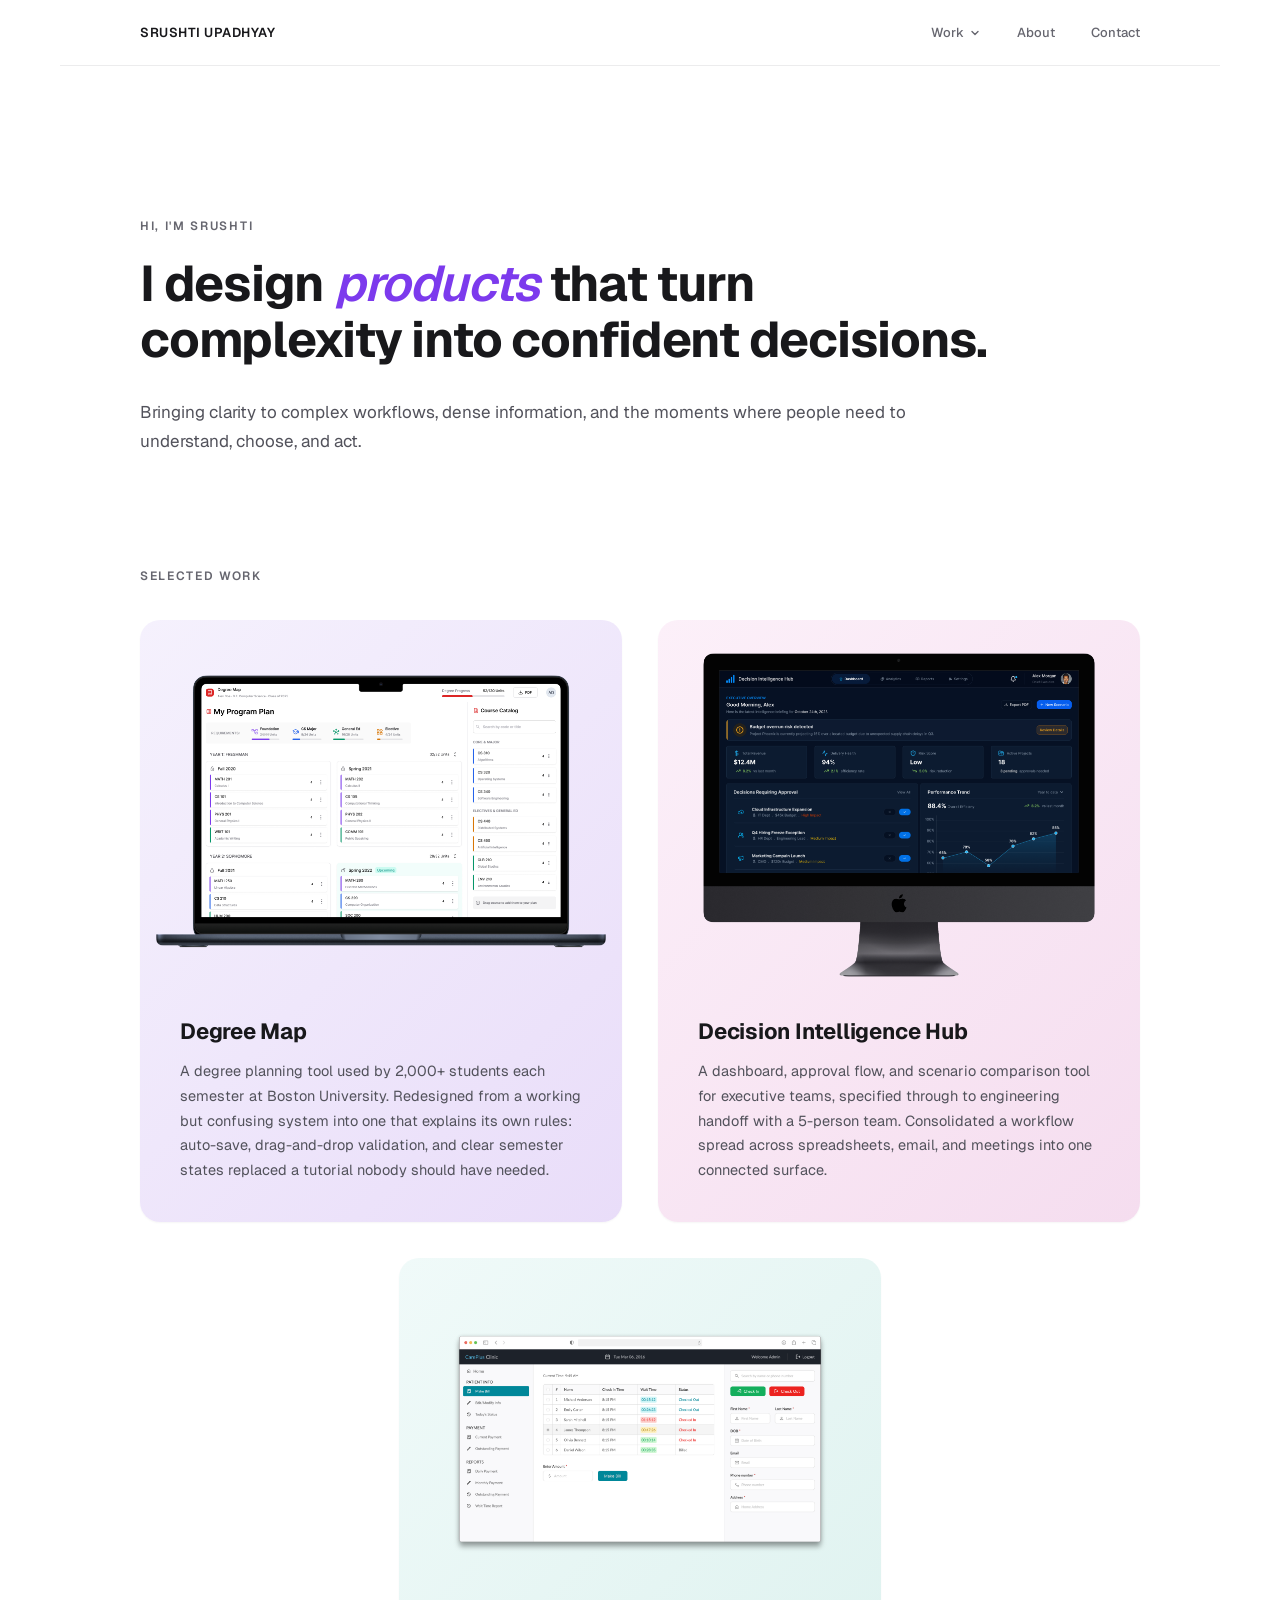
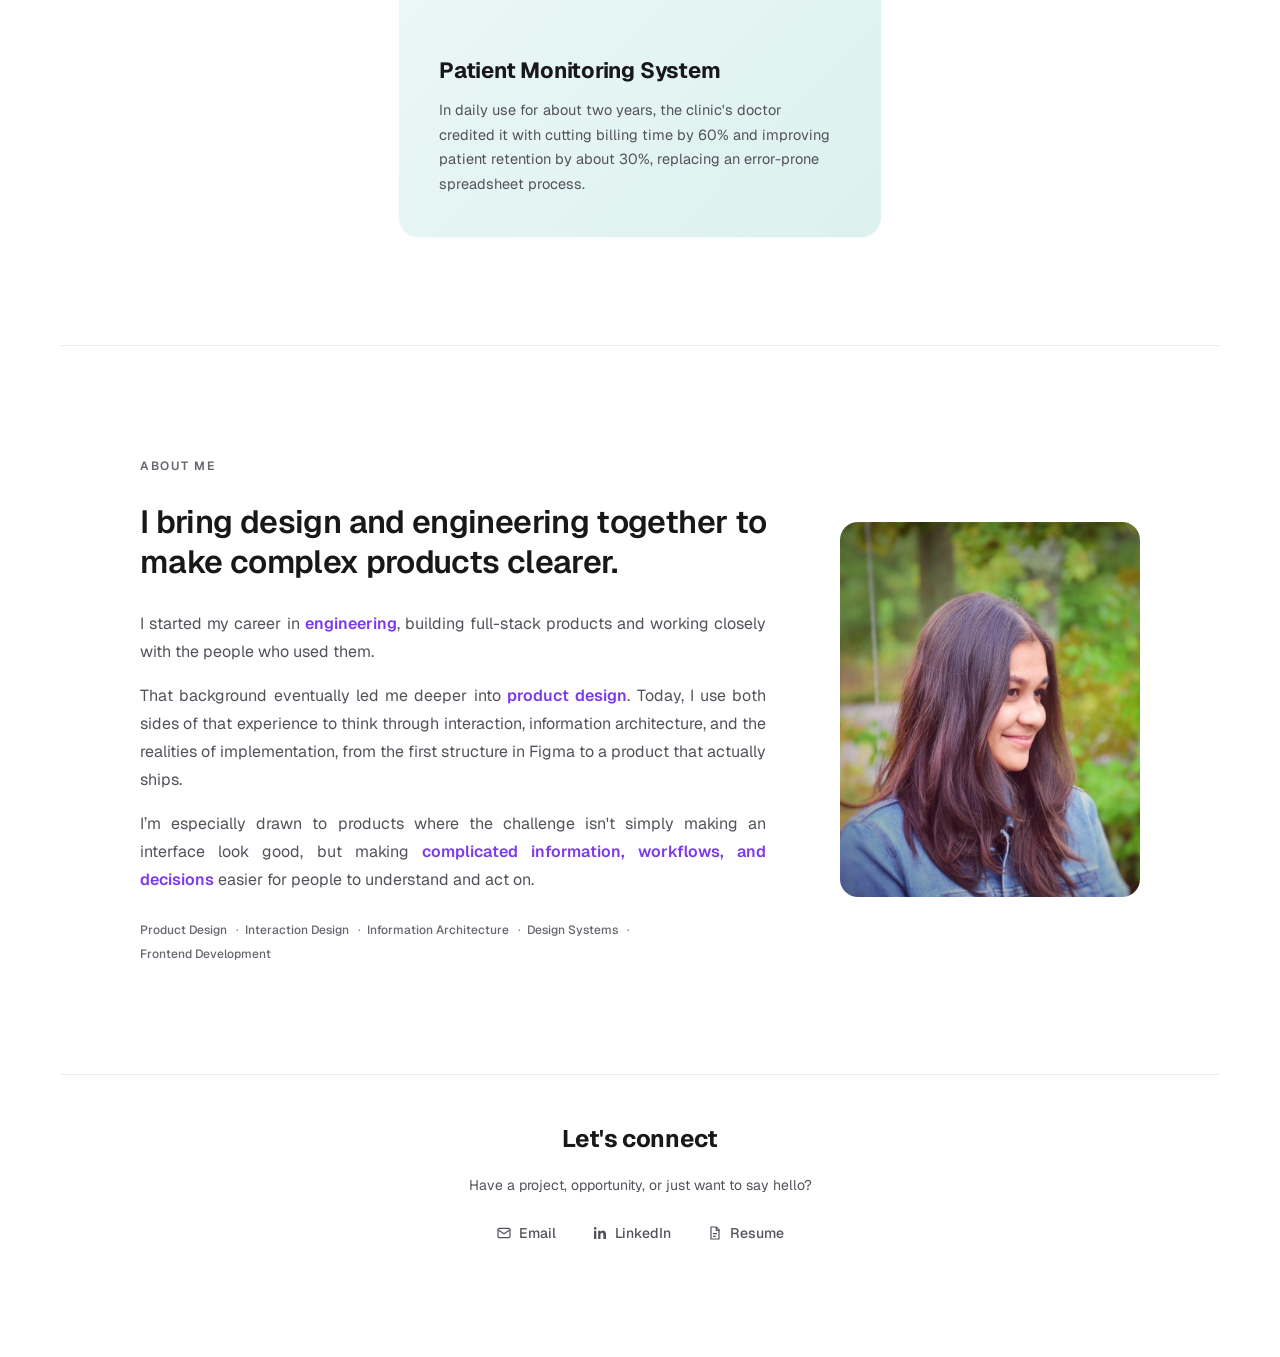
==== commit dd6d1729: "Update index.html" ====
--- a/index.html
+++ b/index.html
@@ -265,22 +265,7 @@
   
   });
 
-  document.querySelectorAll('.nav-dropdown').forEach((dropdown) => {
-  const toggle = dropdown.querySelector('.nav-link');
-
-  toggle.addEventListener('click', (e) => {
-    e.stopPropagation();
-    const isOpen = dropdown.classList.toggle('is-open');
-    toggle.setAttribute('aria-expanded', isOpen);
-  });
-});
-
-document.addEventListener('click', () => {
-  document.querySelectorAll('.nav-dropdown.is-open').forEach((d) => {
-    d.classList.remove('is-open');
-    d.querySelector('.nav-link').setAttribute('aria-expanded', 'false');
-  });
-});
+  
   </script>
 <body class="home">
 
@@ -291,12 +276,12 @@
       <div class="nav-name"><a href="index.html">SRUSHTI UPADHYAY</a></div>
       <div class="nav-links">
         <div class="nav-dropdown">
-          <button class="nav-link" aria-haspopup="true" aria-expanded="false">
-    Work
-    <svg class="nav-chevron" viewBox="0 0 12 12" fill="none" aria-hidden="true">
-      <path d="M3 4.5L6 7.5L9 4.5" stroke="currentColor" stroke-width="1.4" stroke-linecap="round" stroke-linejoin="round"/>
-    </svg>
-  </button>
+           <a class="nav-link" aria-haspopup="true">
+          Work
+          <svg class="nav-chevron" viewBox="0 0 12 12" fill="none" aria-hidden="true">
+            <path d="M3 4.5L6 7.5L9 4.5" stroke="currentColor" stroke-width="1.4" stroke-linecap="round" stroke-linejoin="round"/>
+          </svg>
+        </a>
           <div class="nav-dropdown-menu">
             <a class="nav-dropdown-item" href="degree-map.html">
               Degree Map
--- a/portfolio-common.css
+++ b/portfolio-common.css
@@ -1027,19 +1027,10 @@
 
 .nav-dropdown > .nav-link {
   cursor: default;
-  background: none;
-  border: none;
-  font: inherit;  
-}
-
-.nav-dropdown.is-open .nav-dropdown-menu {
-  opacity: 1;
-  visibility: visible;
-  transform: translateY(0);
-}
-.nav-dropdown.is-open .nav-chevron {
-  transform: rotate(180deg);
-}
+   
+}
+
+
 
 .nav-chevron {
   width: 12px;
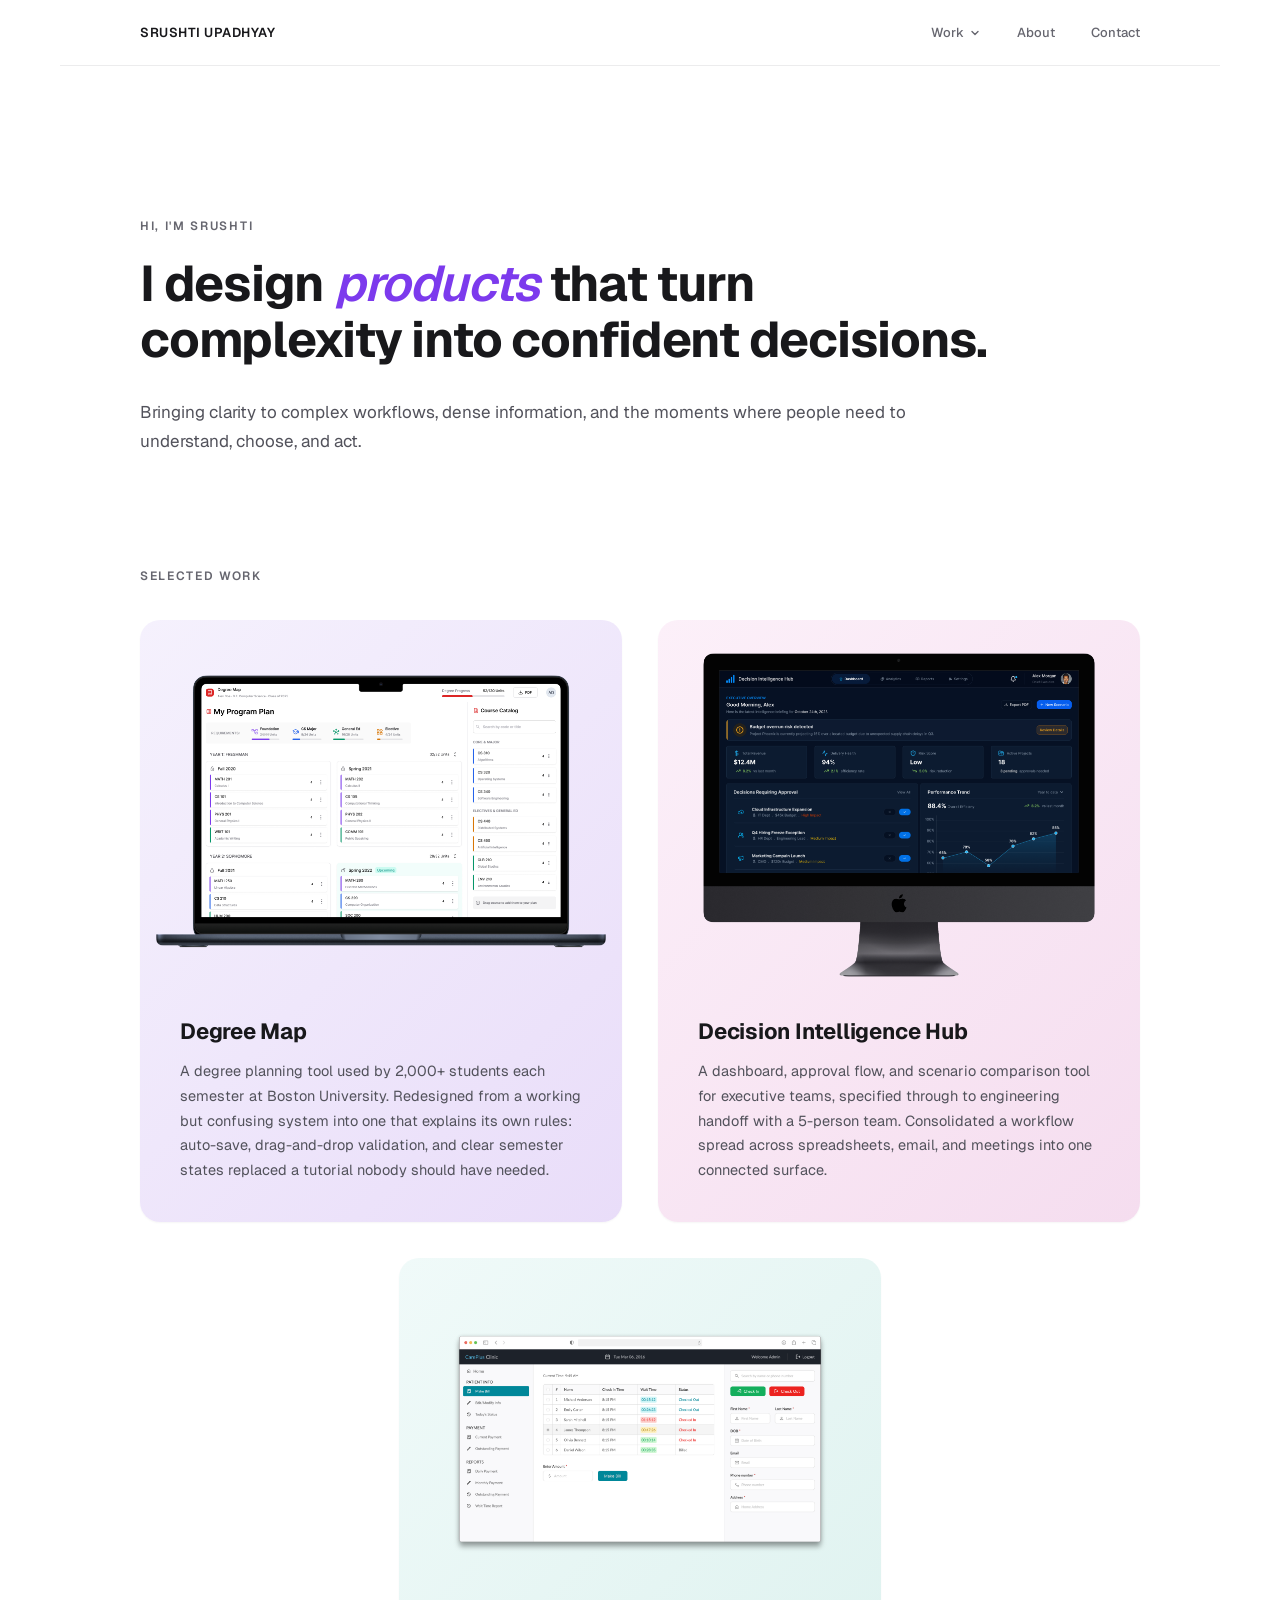
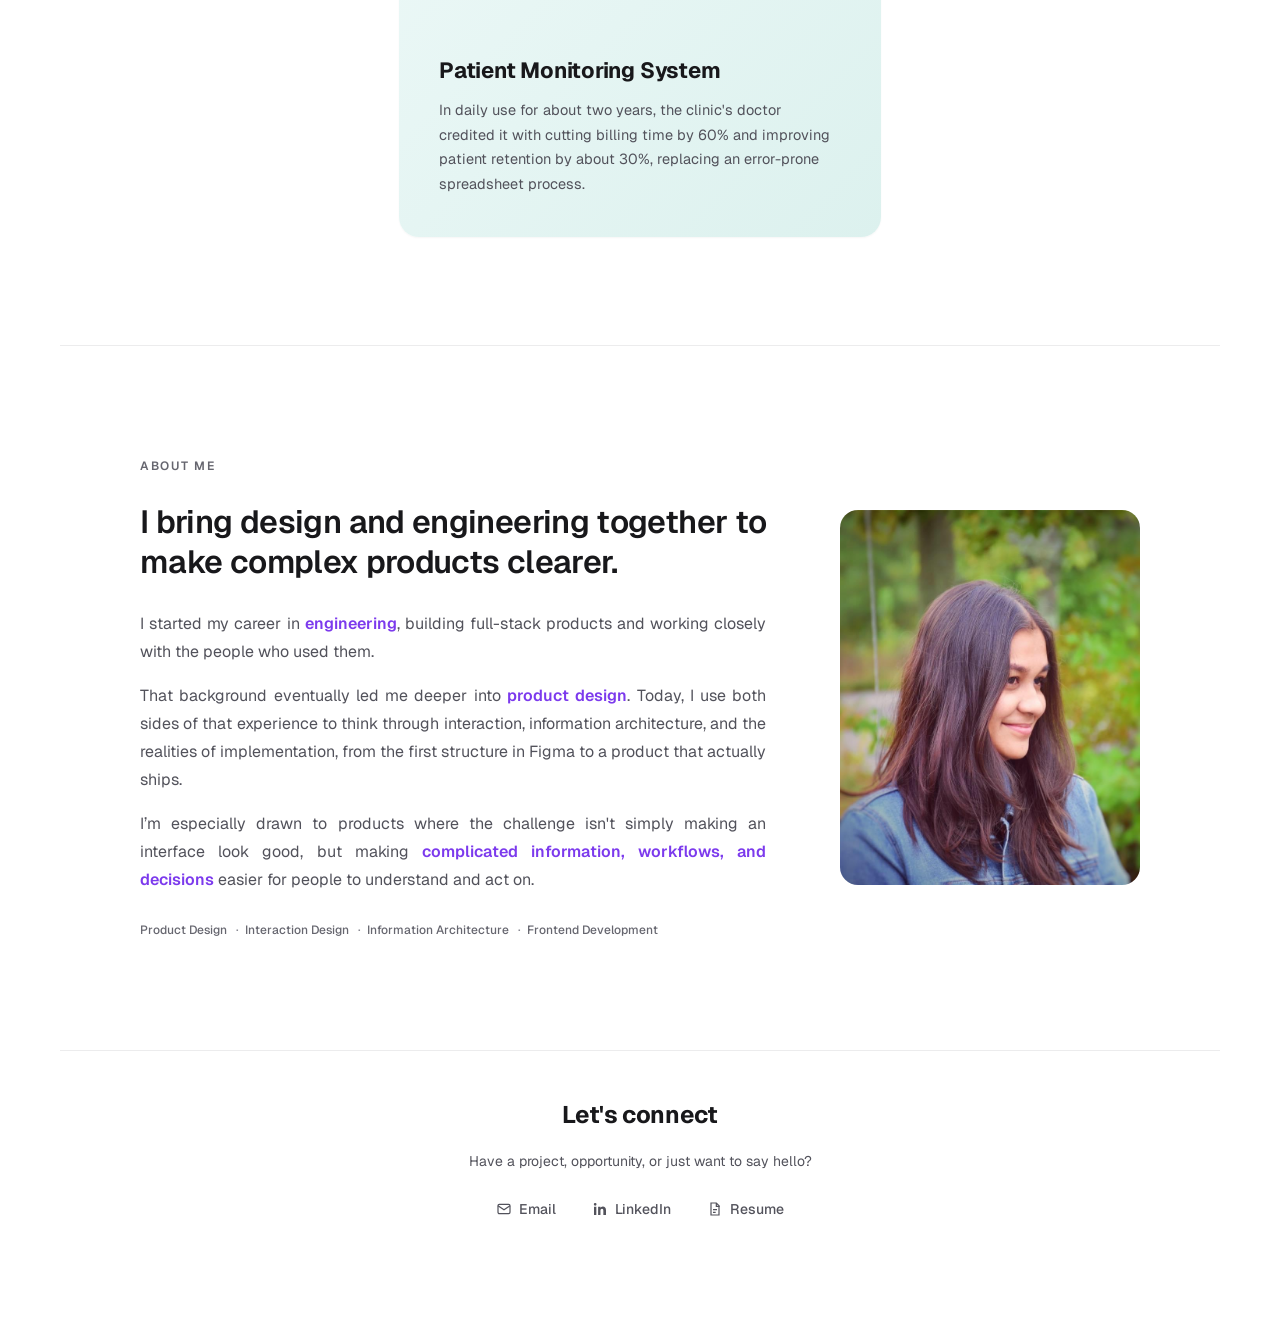
==== commit de2ed883: "Update index.html" ====
--- a/index.html
+++ b/index.html
@@ -372,7 +372,6 @@
         <span>Product Design</span>
         <span>Interaction Design</span>
         <span>Information Architecture</span>
-        <span>Design Systems</span>
         <span>Frontend Development</span>
       </div>
     </div>
--- a/portfolio-common.css
+++ b/portfolio-common.css
@@ -1027,10 +1027,7 @@
 
 .nav-dropdown > .nav-link {
   cursor: default;
-   
-}
-
-
+}
 
 .nav-chevron {
   width: 12px;
